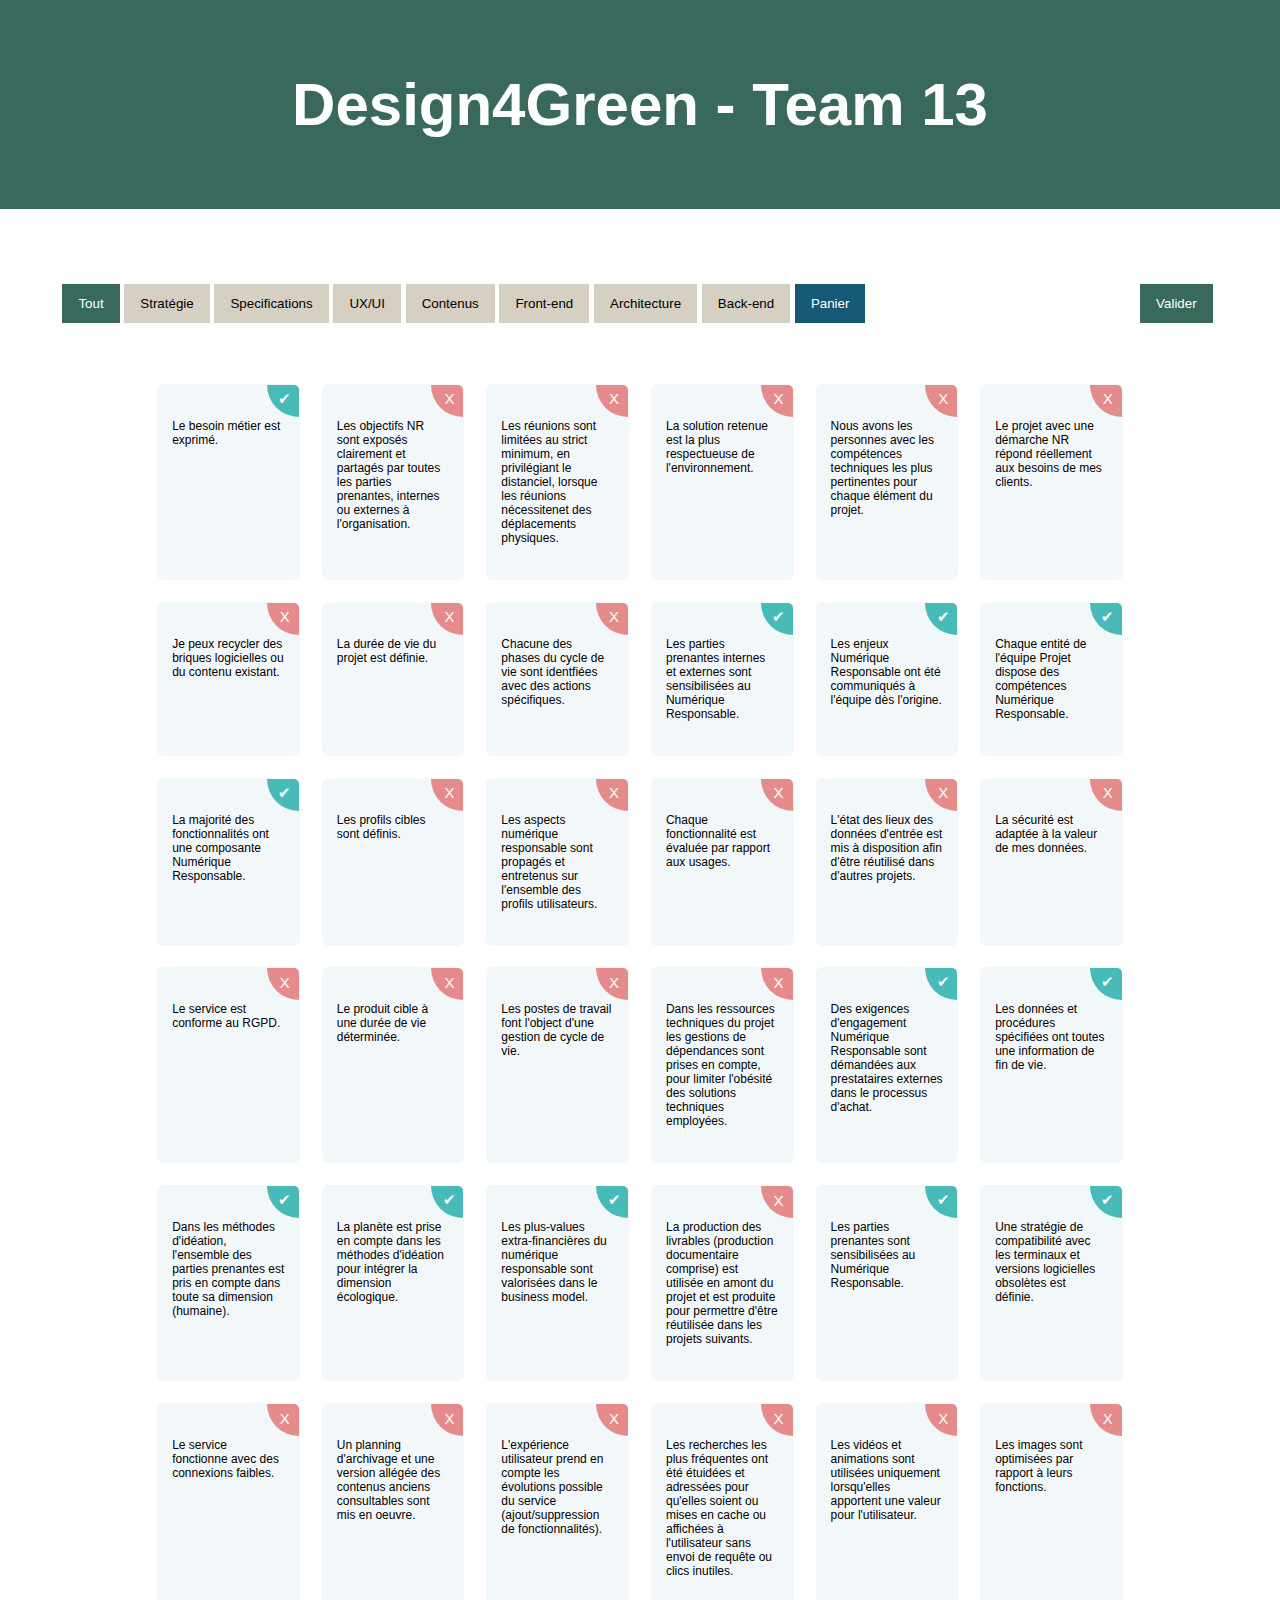
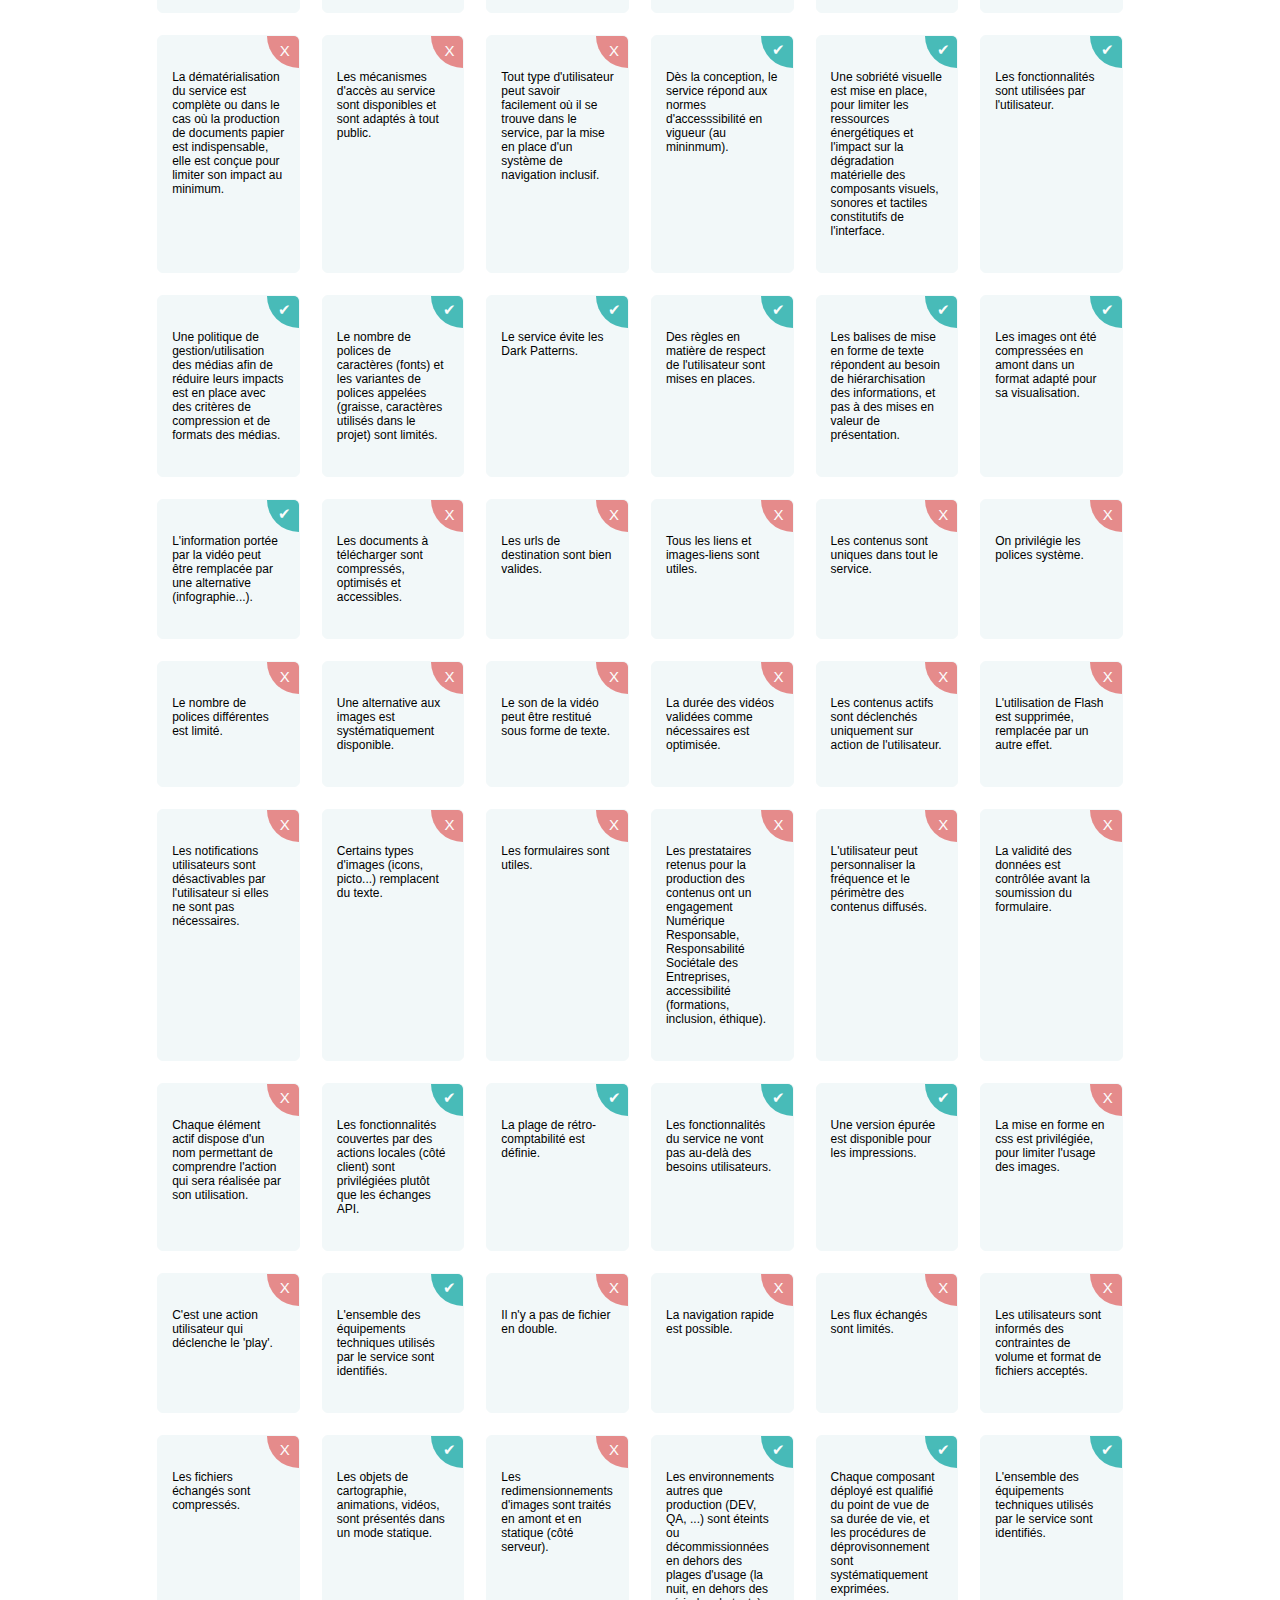
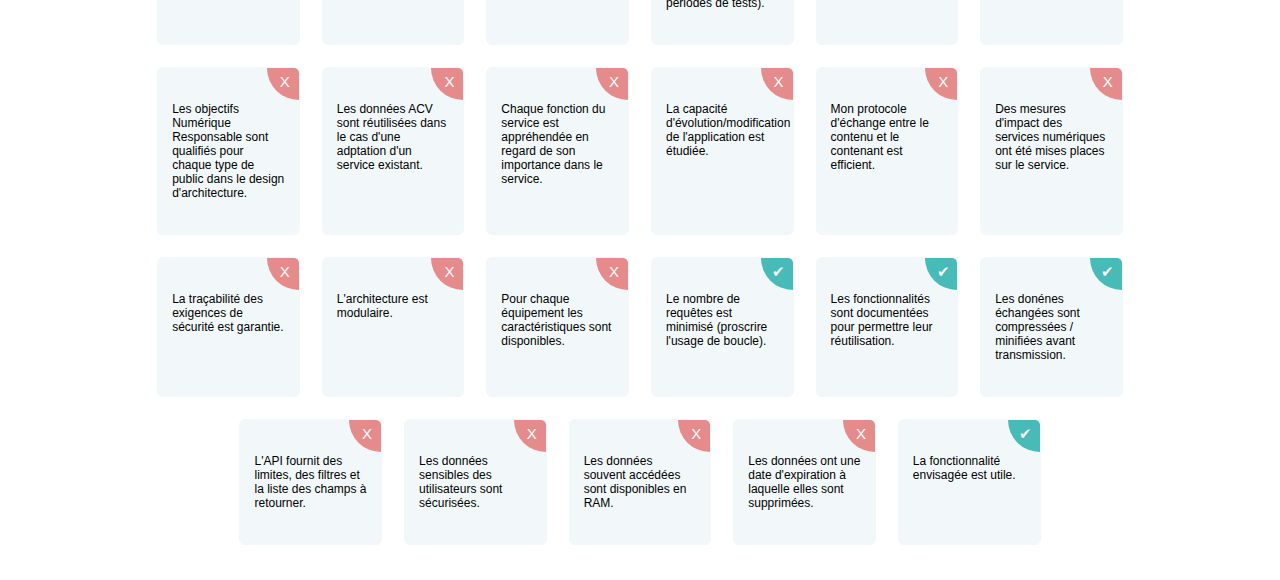
==== index.html @ 43aff780 "refactor some code" ====
<!DOCTYPE html>
<html lang="en">
<head>
    <meta charset="UTF-8">
    <meta http-equiv="X-UA-Compatible" content="IE=edge">
    <meta name="viewport" content="width=device-width, initial-scale=1.0">
    <link rel="stylesheet" href="./src/css/style.css">
    <link rel="shortcut icon" href="./assets/favicon_16x16.png" type="image/x-icon" sizes="16x16">
    <link rel="shortcut icon" href="./assets/favicon_32x32.png" type="image/x-icon" sizes="32x32">
    <link rel="shortcut icon" href="./assets/favicon_96x96.png" type="image/x-icon" sizes="96x96">
    <title>Design4Green</title>
</head>
<body>
    <header>
        <div class="header">
            <h1>Design4Green - Team 13</h1>
        </div>
    </header>
    <main class="main">
        <div class="clear">
            <div class="resize">
                <div id="myBtnContainer">
                    <button class="btn active" id="all">Tout</button>
                    <button class="btn" id="strategie">Stratégie</button>
                    <button class="btn" id="specifications">Specifications</button>
                    <button class="btn" id="ux">UX/UI</button>
                    <button class="btn" id="contenus">Contenus</button>
                    <button class="btn" id="front">Front-end</button>
                    <button class="btn" id="architecture">Architecture</button>
                    <button class="btn" id="back">Back-end</button>
                    <button class="btn" id="selected">Panier</button>
                    <button class="right">Valider</button>
                </div>
                <div id="listeBP" class="container">

                </div>
            </div>
        </div>
    </main>
    <script src="./src/js/main.js"></script>
<!--
    <script>  
        //user-defined function to download CSV file  
        function downloadCSV(csv, filename) {  
            var csvFile;  
            var downloadLink;  
             
            //define the file type to text/csv  
            csvFile = new Blob([csv], {type: 'text/csv'});  
            downloadLink = document.createElement("a");  
            downloadLink.download = filename;  
            downloadLink.href = window.URL.createObjectURL(csvFile);  
            downloadLink.style.display = "none";  
          
            document.body.appendChild(downloadLink);  
            downloadLink.click();  
        }  
          
        //user-defined function to export the data to CSV file format  
        function exportTableToCSV(filename) {  
           //declare a JavaScript variable of array type  
           var csv = [];  
           var rows = document.querySelectorAll("table tr");  
           
           //merge the whole data in tabular form   
           for(var i=0; i<rows.length; i++) {  
            var row = [], cols = rows[i].querySelectorAll("td, th");  
            for( var j=0; j<cols.length; j++)  
               row.push(cols[j].innerText);  
            csv.push(row.join(";"));  
           }   
           //call the function to download the CSV file  
           downloadCSV(csv.join("\n"), filename);  
        }  
        </script>  
          
        <body>  
        
        <table>  
        <tr>  
            <th> Name </th>  
            <th> Profession </th>  
            <th> Age </th>  
            <th> Hobby </th>  
        </tr>  
        <tr>  
            <td> Cristiano </td>  
            <td> Hacker </td>  
            <td> 24 </td>  
            <td> Travelling, Sky-diving </td>  
        </tr>  
        <tr>  
            <td> Jenifer </td>  
            <td> Photographer </td>  
            <td> 22 </td>  
            <td> Cooking </td>  
        </tr>  
        <tr>  
            <td> Simon </td>  
            <td> Travelling-guide </td>  
            <td> 35 </td>  
            <td> Dancing, Gardening </td>  
        </tr>  
        <tr>  
            <td> Cristiano Ronaldo </td>  
            <td> Footballer </td>  
            <td> 29 </td>  
            <td> Singing </td>  
        </tr>  
        </table>  
        <p><b> Click the Download CSV button to download the created data </b></p>  
          
        
        <button onclick="exportTableToCSV('person.csv')"> Export HTML table to CSV File </button>   
    -->
</body>
</html>
---- src/css/style.css ----
* {box-sizing: border-box;}

html,
body {
  height: 100%;
  font-size: 17px;
  margin:0;
  padding:0;
  font-family: Arial, Helvetica, sans-serif;
  /*
  color:#1b313b;
  background:#ecf1f1;
  */
}

main, div {
    display: block;
}

.header {
    padding: 30px;
    text-align: center;
    background: #39695D;
    color: white;
    font-size: 30px;
  }

.clear{
    clear:both;
}

.resize{
    padding: 2% 2%;
    margin: 0.5% 0.5%;
}

.main{
    margin: 50px auto;
    width: 95%;
    max-width: 1500px;
}


.container {
    width: 95%;
    height: 100%;
    display: flex;
    flex-wrap: wrap;
    align-items: stretch;
    justify-content: center;
    margin-left: auto;
    margin-right: auto;
}

.card:hover {
    border: 1px solid #00838d;
    z-index: 500;
}

.card {
    display: none;
    top: 0px;
    position: relative;
    width: 13%;
    background-color: #f2f8f9;
    border-radius: 6px;
    padding: 22px 14px;
    margin: 1%;
    text-decoration: none;
    overflow: hidden;
    border: 1px solid #f2f8f9;
    transition: all 0.3s ease-out;
    font-size: 12px;
}

@media screen and (max-width: 1250px){
    .card {
        width: 31%;
    }
}

@media screen and (max-width: 782px){
    .card {
        width: 48%;
    }
}

.card:hover .corner {
    background-color: red;
}

.card .corner {
    opacity: 0.7;
    transition: all 0.3s ease-out;
}

.corner {
    display: flex;
    align-items: center;
    justify-content: center;
    position: absolute;
    width: 32px;
    height: 32px;
    overflow: hidden;
    top: 0;
    right: 0;
    background-color: #E05D5D;
    border-radius: 0 4px 0 32px;
}

.check {
    margin-top: -4px;
    margin-right: -4px;
    color: white;
    font-family: Arial, Helvetica, sans-serif;
    font-size: 15px;
}

.color{
    background-color: #00A19D;
}

.card:hover .color{
    background-color: blue;
}

.show {
    display: block;
}

#myBtnContainer{
    margin-bottom: 50px;
}

.btn {
    border: none;
    outline: none;
    padding: 12px 16px;
    background-color: #d5cfc4;
    cursor: pointer;
}

.btn:hover {
    background-color: #175874;
    color: white;
}

.btn.active {
    background-color: #39695D;
    color: white;
}

#selected{
    background-color: #175874;
    color: white;
}

#selected:hover{
    background-color: #d5cfc4;
    color: black;
}

#selected.active{
    background-color: #39695D;
}

.right {
    border: none;
    outline: none;
    padding: 12px 16px;
    background-color: #39695D;
    color: white;
    cursor: pointer;
    float: right;
    margin: 0 5px;
}

.right:hover{
    background-color: #175874;
}
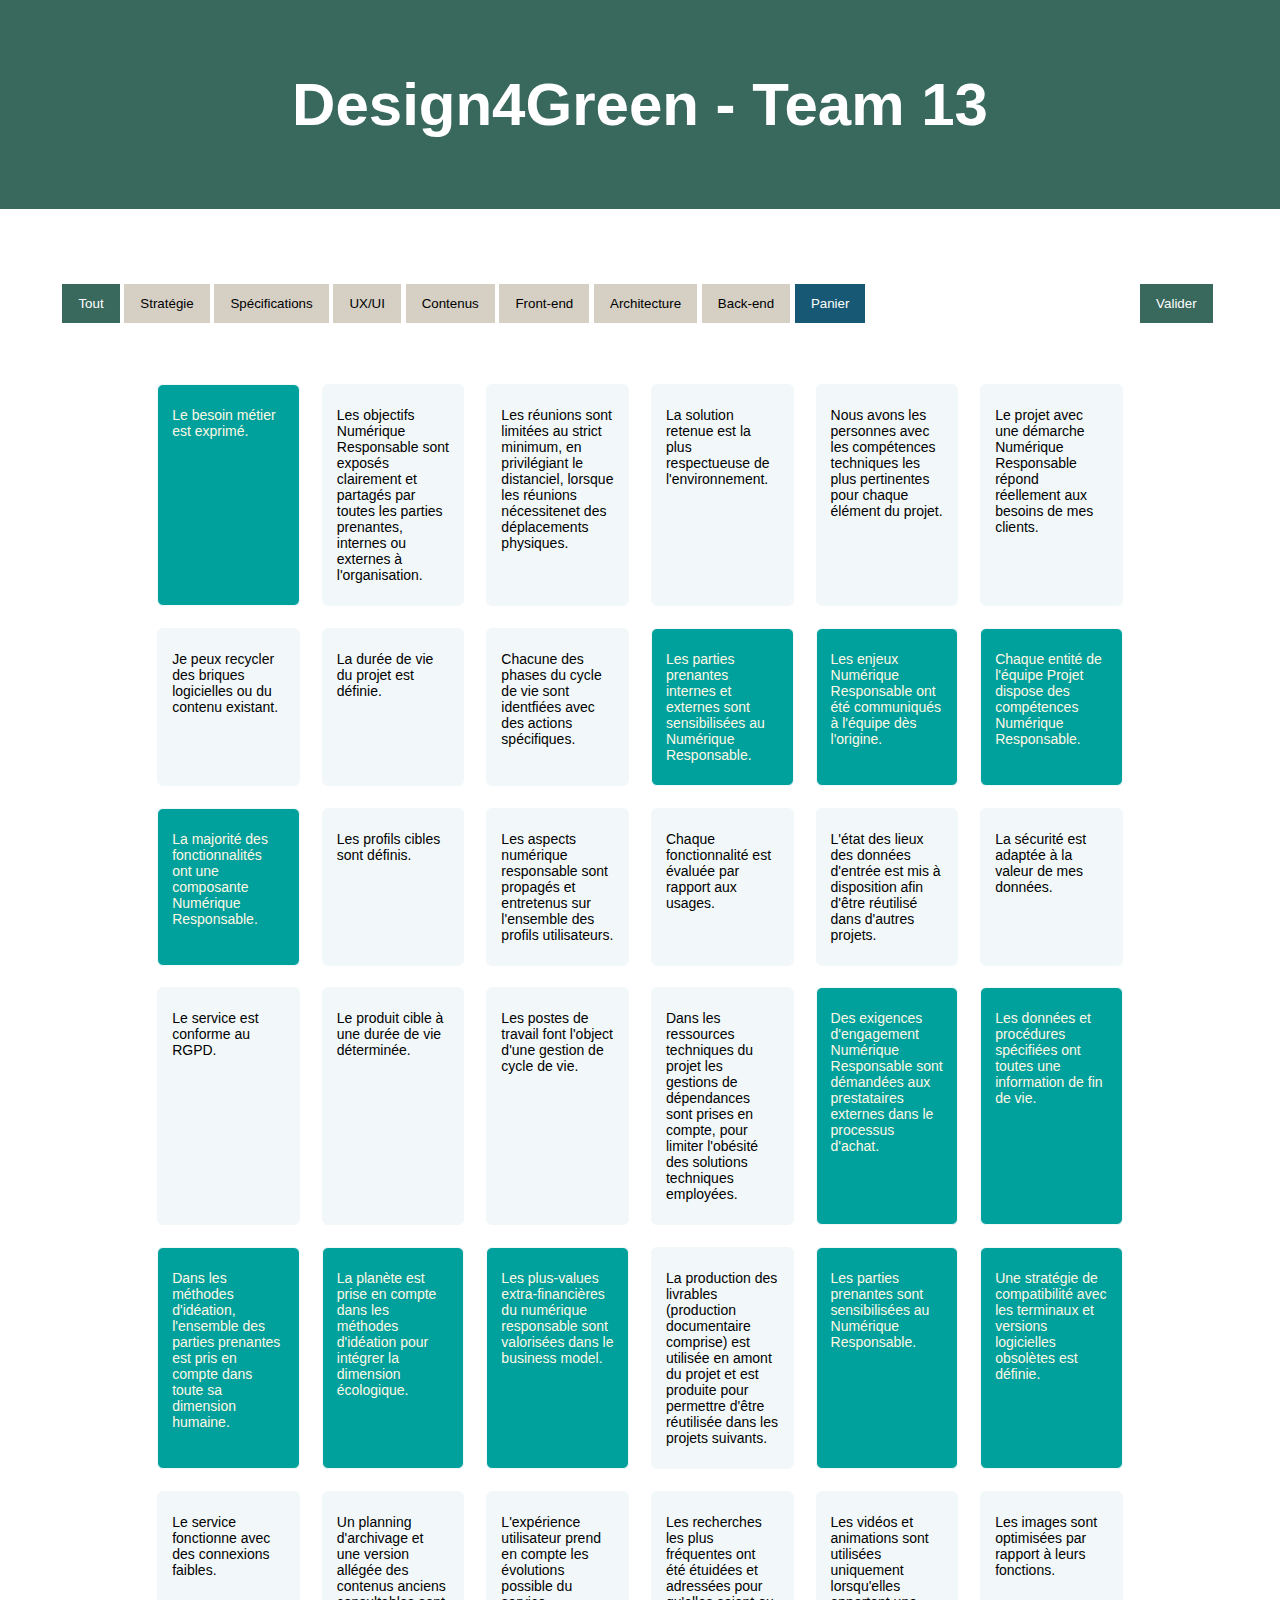
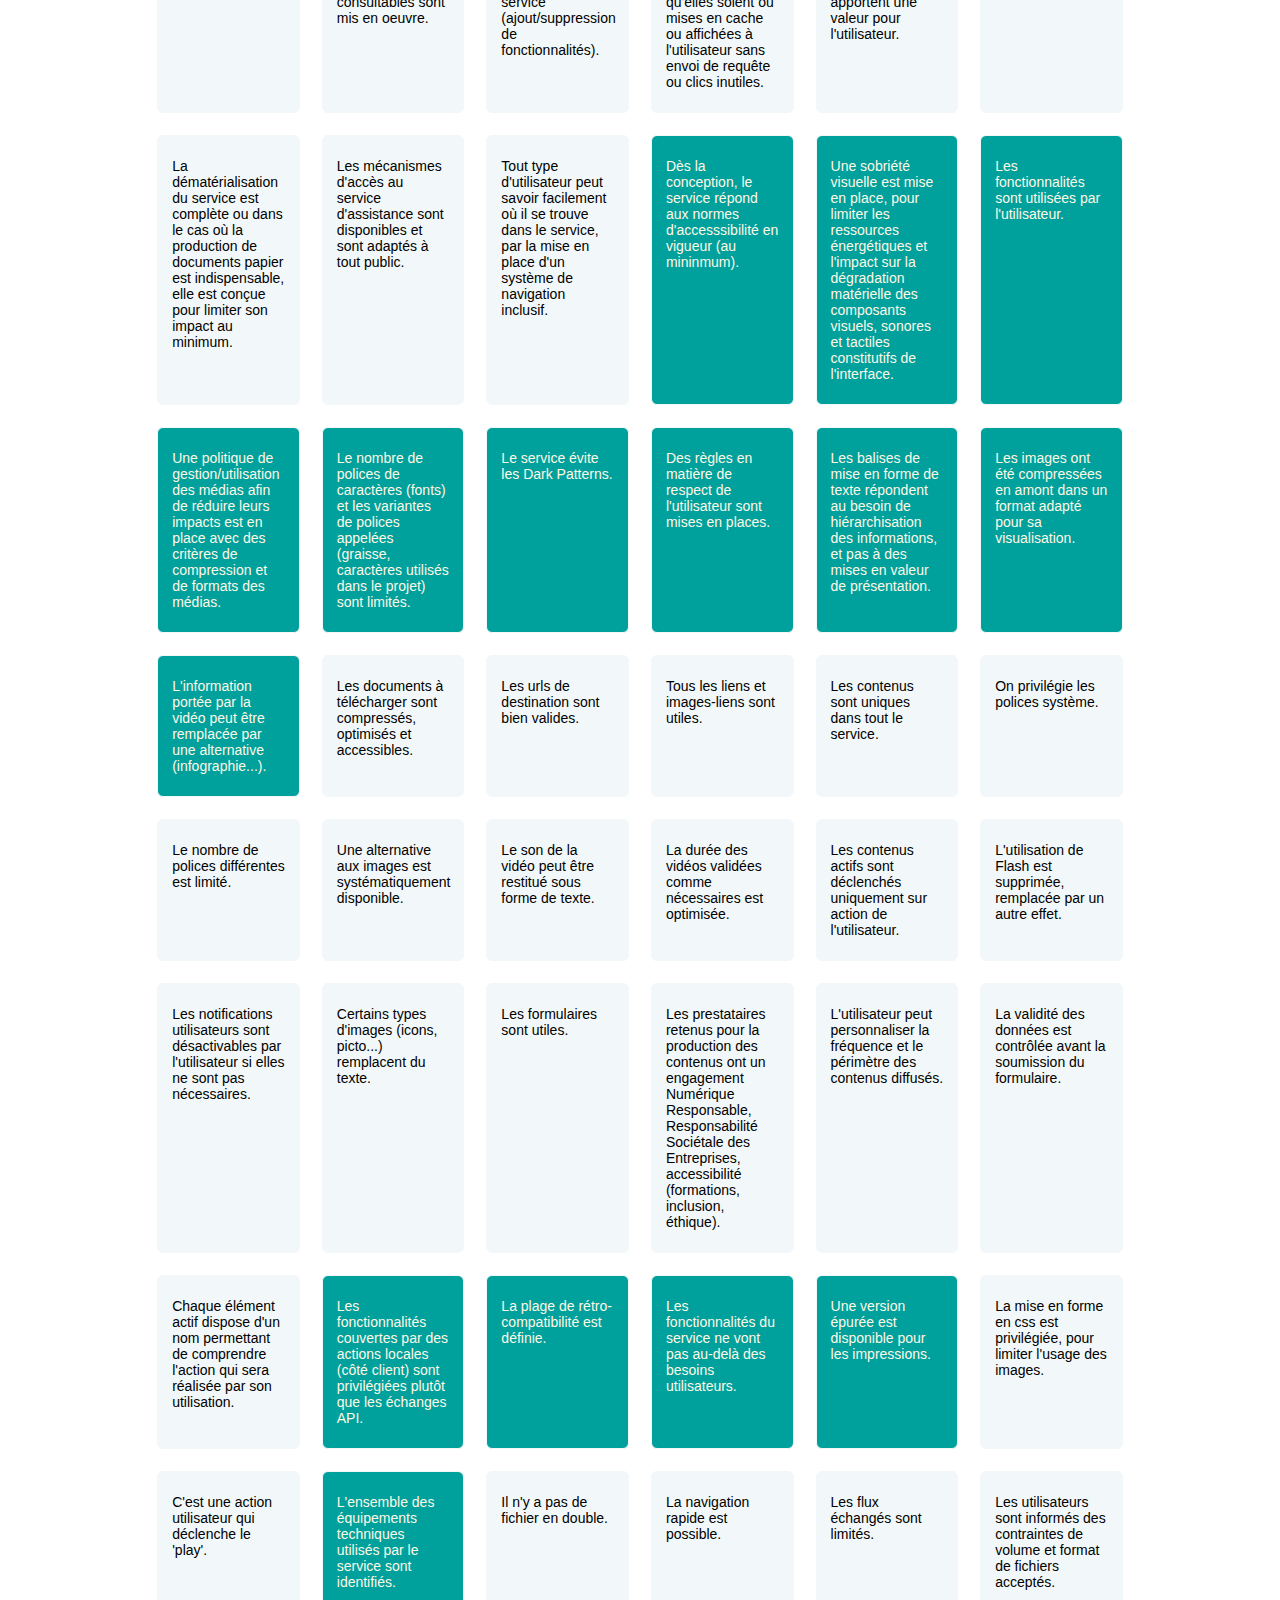
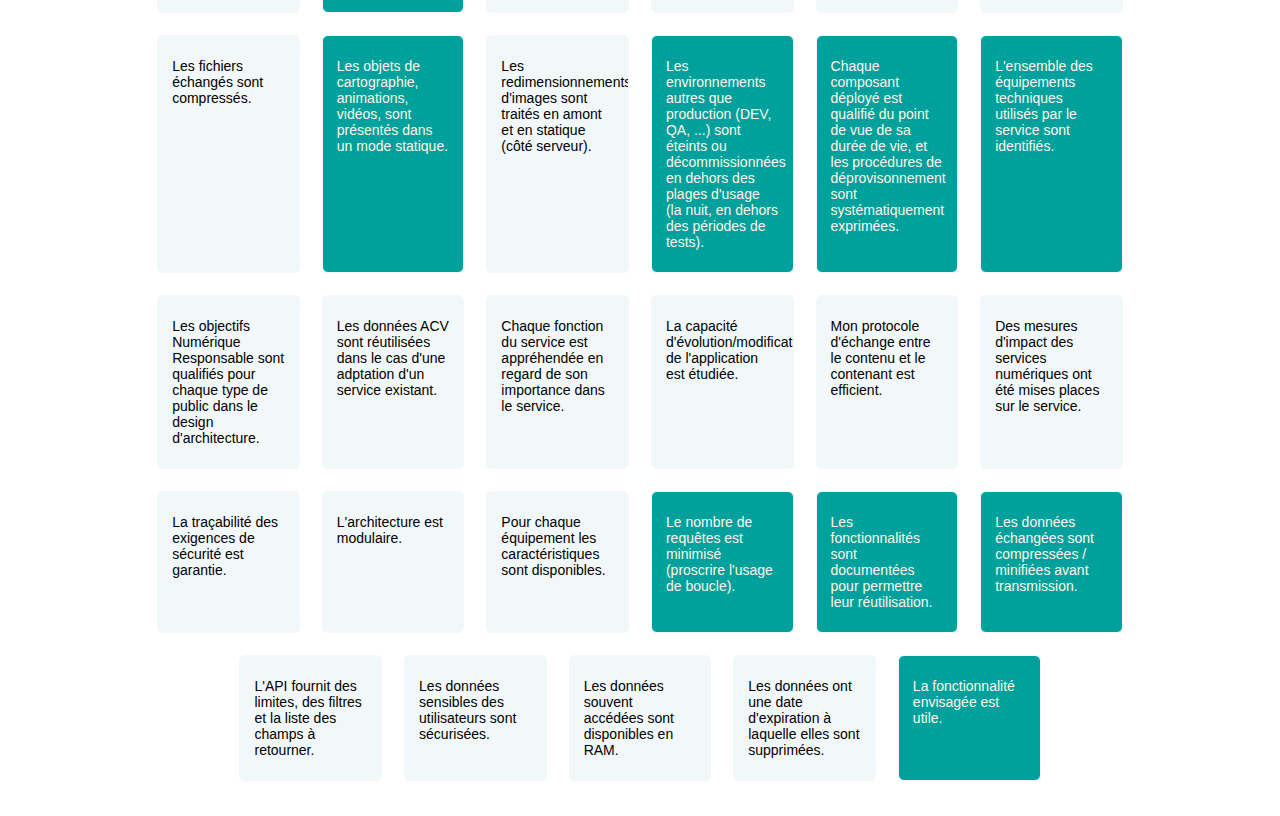
==== commit 8deed8ac: "refactor some code" ====
--- a/index.html
+++ b/index.html
@@ -22,7 +22,7 @@
                 <div id="myBtnContainer">
                     <button class="btn active" id="all">Tout</button>
                     <button class="btn" id="strategie">Stratégie</button>
-                    <button class="btn" id="specifications">Specifications</button>
+                    <button class="btn" id="specifications">Spécifications</button>
                     <button class="btn" id="ux">UX/UI</button>
                     <button class="btn" id="contenus">Contenus</button>
                     <button class="btn" id="front">Front-end</button>
--- a/src/css/style.css
+++ b/src/css/style.css
@@ -53,8 +53,9 @@
 }
 
 .card:hover {
-    border: 1px solid #00838d;
+    border: 1px solid #00A19D;
     z-index: 500;
+    cursor: pointer;
 }
 
 .card {
@@ -70,7 +71,7 @@
     overflow: hidden;
     border: 1px solid #f2f8f9;
     transition: all 0.3s ease-out;
-    font-size: 12px;
+    font-size: 14px;
 }
 
 @media screen and (max-width: 1250px){
@@ -83,45 +84,6 @@
     .card {
         width: 48%;
     }
-}
-
-.card:hover .corner {
-    background-color: red;
-}
-
-.card .corner {
-    opacity: 0.7;
-    transition: all 0.3s ease-out;
-}
-
-.corner {
-    display: flex;
-    align-items: center;
-    justify-content: center;
-    position: absolute;
-    width: 32px;
-    height: 32px;
-    overflow: hidden;
-    top: 0;
-    right: 0;
-    background-color: #E05D5D;
-    border-radius: 0 4px 0 32px;
-}
-
-.check {
-    margin-top: -4px;
-    margin-right: -4px;
-    color: white;
-    font-family: Arial, Helvetica, sans-serif;
-    font-size: 15px;
-}
-
-.color{
-    background-color: #00A19D;
-}
-
-.card:hover .color{
-    background-color: blue;
 }
 
 .show {
@@ -148,6 +110,11 @@
 .btn.active {
     background-color: #39695D;
     color: white;
+}
+
+.selected{
+    background-color: #00A19D;
+    color: #FFF8E5;
 }
 
 #selected{
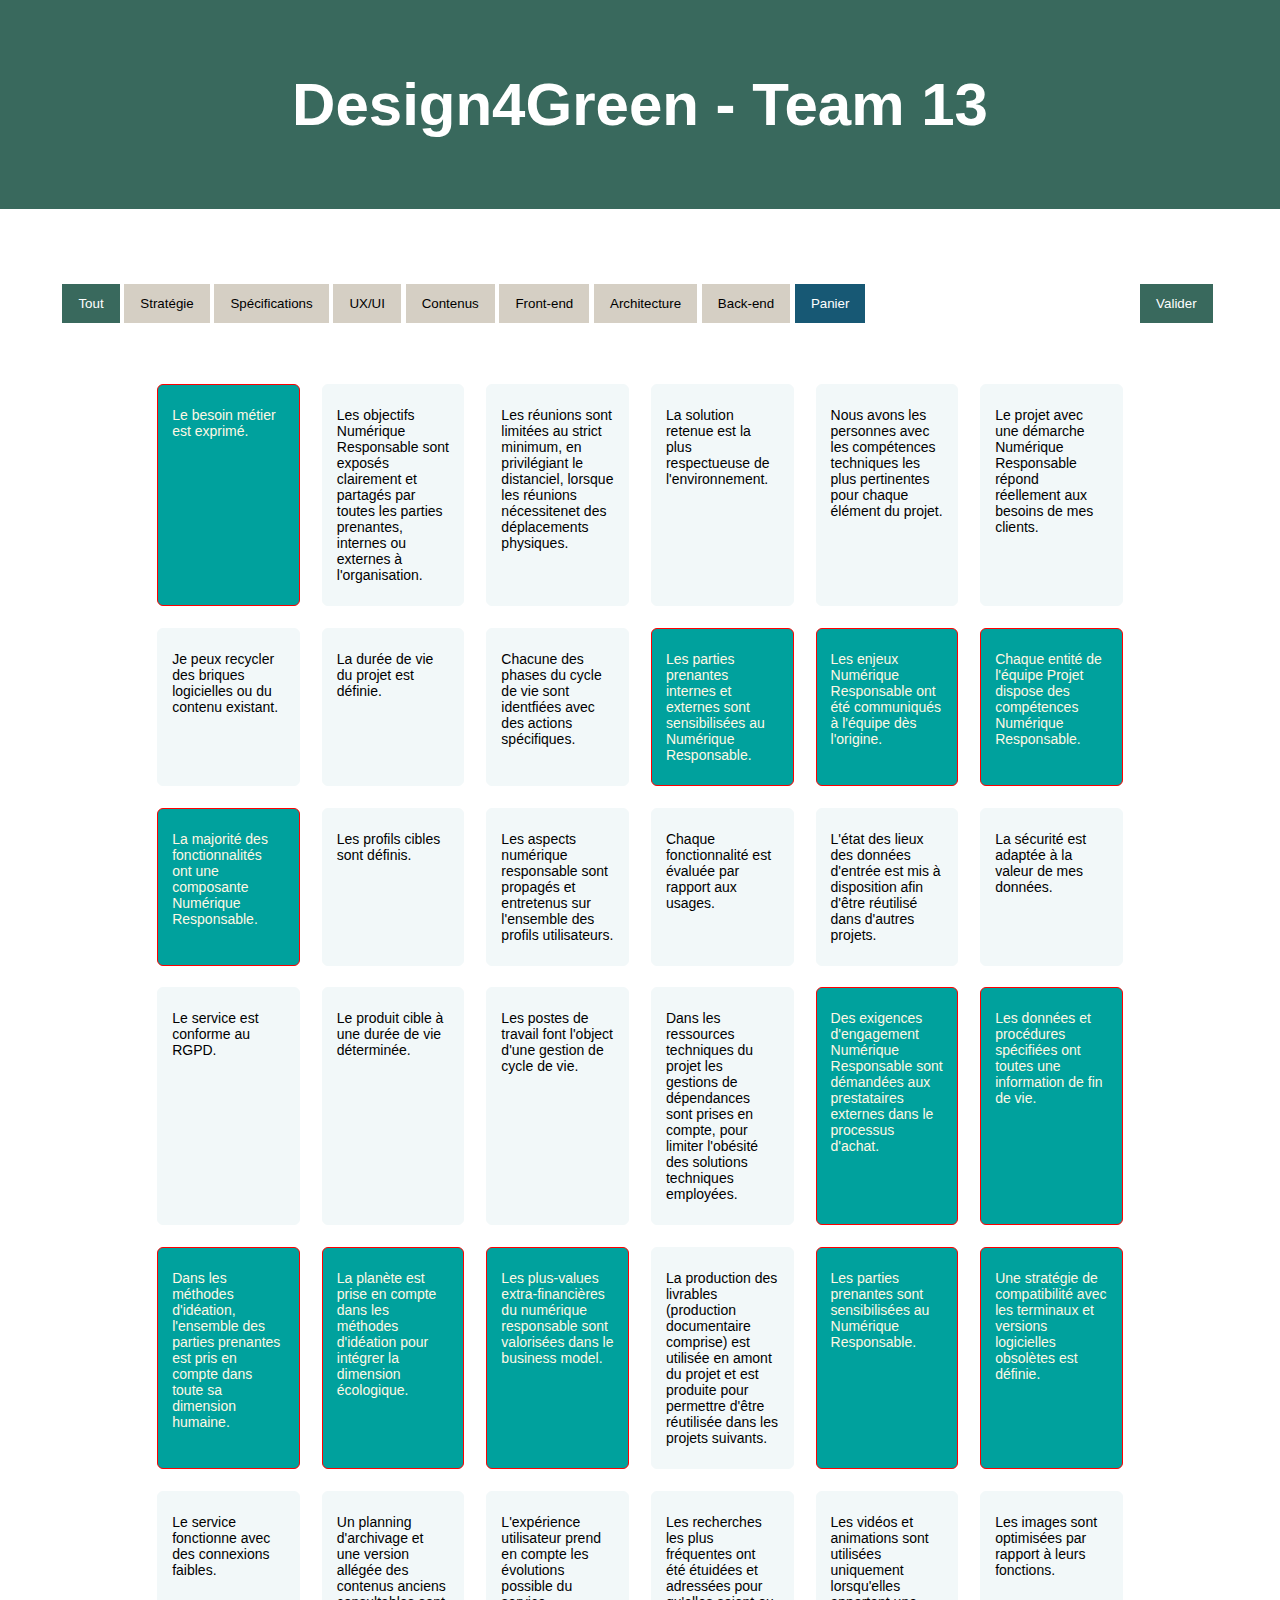
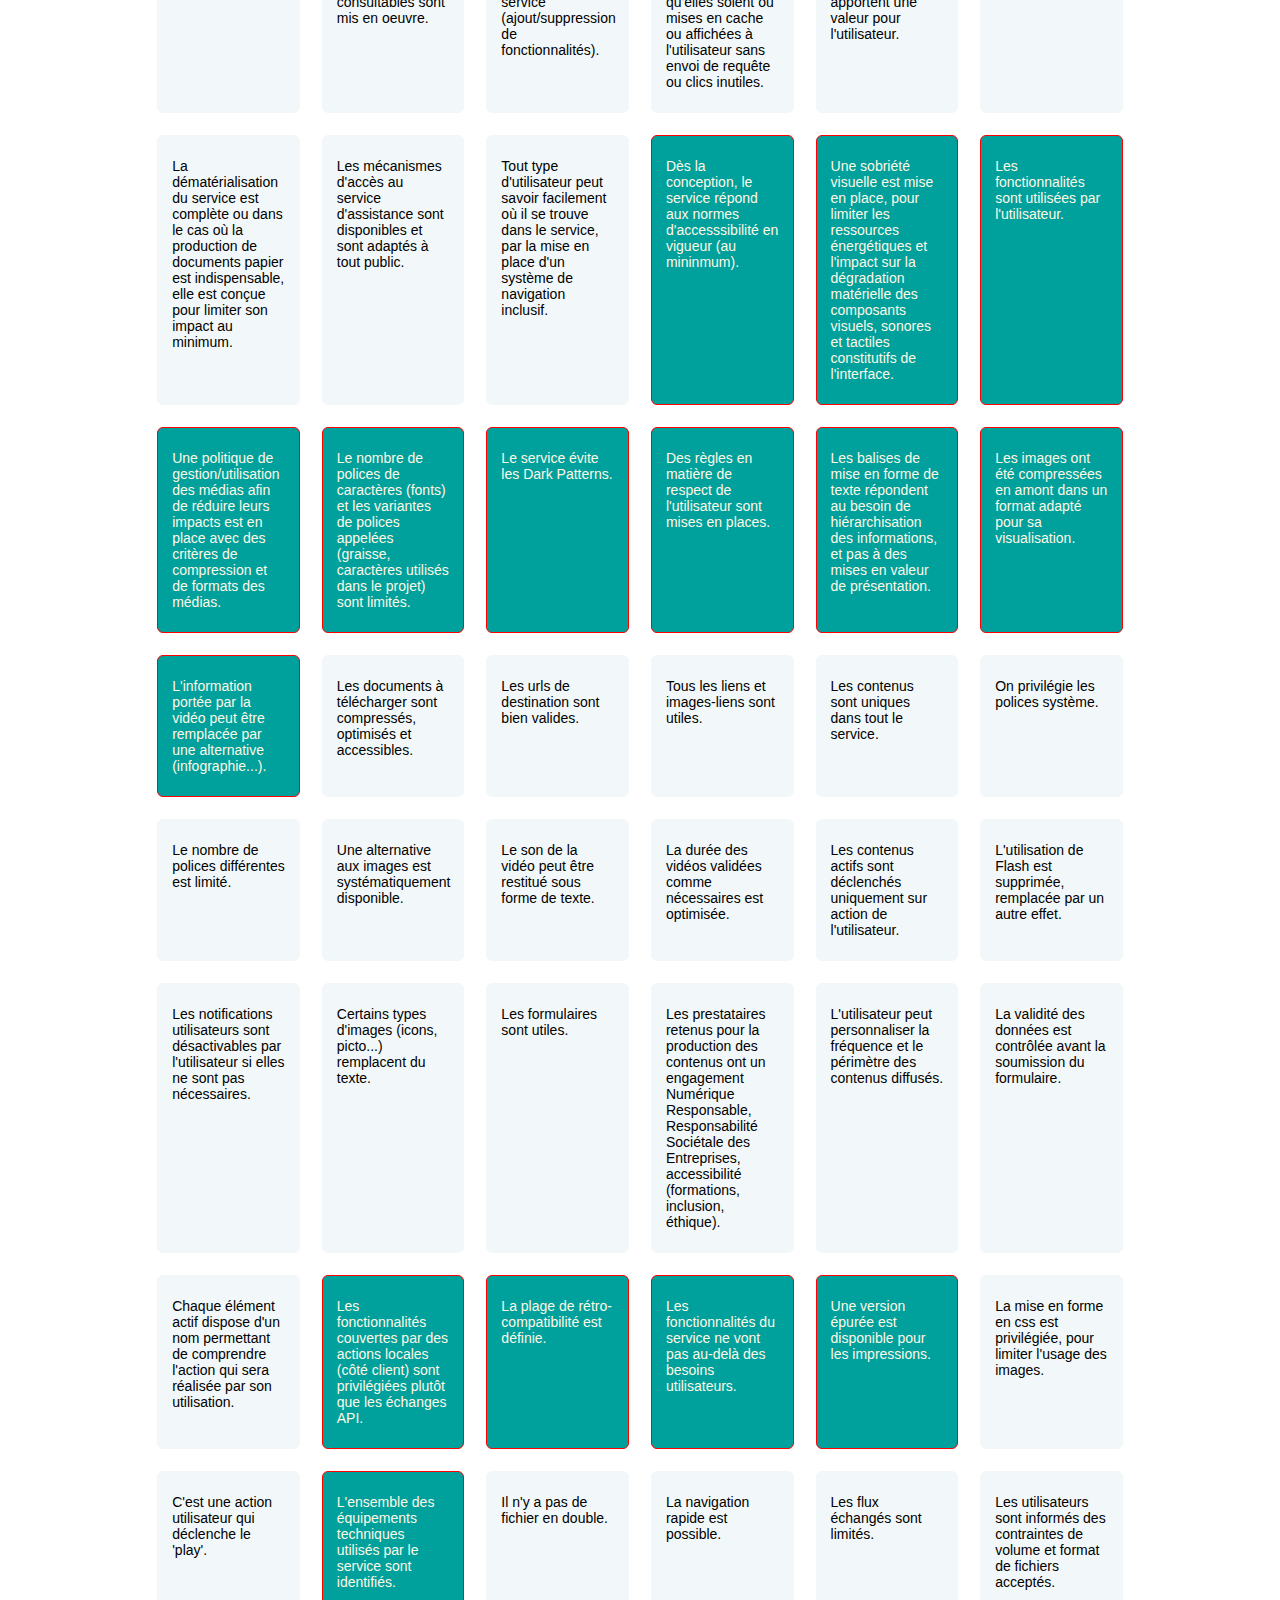
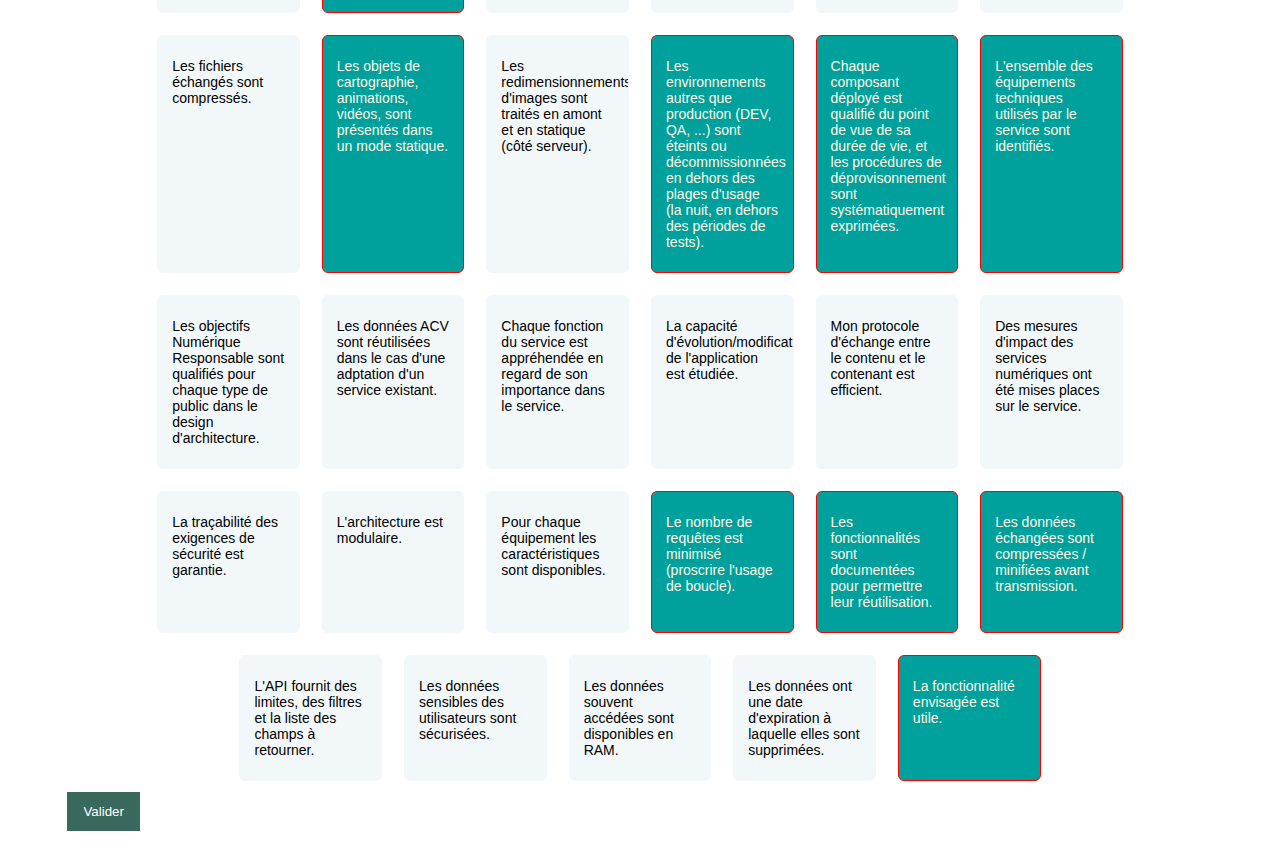
==== commit a12c9436: "table" ====
--- a/index.html
+++ b/index.html
@@ -29,89 +29,18 @@
                     <button class="btn" id="architecture">Architecture</button>
                     <button class="btn" id="back">Back-end</button>
                     <button class="btn" id="selected">Panier</button>
-                    <button class="right">Valider</button>
+                    <a href="#table"><button class="right submit">Valider</button></a>
                 </div>
                 <div id="listeBP" class="container">
 
                 </div>
+                <a href="#table"><button class="center submit">Valider</button></a>
             </div>
+        </div>
+        <div id="table" class="table">
+
         </div>
     </main>
     <script src="./src/js/main.js"></script>
-<!--
-    <script>  
-        //user-defined function to download CSV file  
-        function downloadCSV(csv, filename) {  
-            var csvFile;  
-            var downloadLink;  
-             
-            //define the file type to text/csv  
-            csvFile = new Blob([csv], {type: 'text/csv'});  
-            downloadLink = document.createElement("a");  
-            downloadLink.download = filename;  
-            downloadLink.href = window.URL.createObjectURL(csvFile);  
-            downloadLink.style.display = "none";  
-          
-            document.body.appendChild(downloadLink);  
-            downloadLink.click();  
-        }  
-          
-        //user-defined function to export the data to CSV file format  
-        function exportTableToCSV(filename) {  
-           //declare a JavaScript variable of array type  
-           var csv = [];  
-           var rows = document.querySelectorAll("table tr");  
-           
-           //merge the whole data in tabular form   
-           for(var i=0; i<rows.length; i++) {  
-            var row = [], cols = rows[i].querySelectorAll("td, th");  
-            for( var j=0; j<cols.length; j++)  
-               row.push(cols[j].innerText);  
-            csv.push(row.join(";"));  
-           }   
-           //call the function to download the CSV file  
-           downloadCSV(csv.join("\n"), filename);  
-        }  
-        </script>  
-          
-        <body>  
-        
-        <table>  
-        <tr>  
-            <th> Name </th>  
-            <th> Profession </th>  
-            <th> Age </th>  
-            <th> Hobby </th>  
-        </tr>  
-        <tr>  
-            <td> Cristiano </td>  
-            <td> Hacker </td>  
-            <td> 24 </td>  
-            <td> Travelling, Sky-diving </td>  
-        </tr>  
-        <tr>  
-            <td> Jenifer </td>  
-            <td> Photographer </td>  
-            <td> 22 </td>  
-            <td> Cooking </td>  
-        </tr>  
-        <tr>  
-            <td> Simon </td>  
-            <td> Travelling-guide </td>  
-            <td> 35 </td>  
-            <td> Dancing, Gardening </td>  
-        </tr>  
-        <tr>  
-            <td> Cristiano Ronaldo </td>  
-            <td> Footballer </td>  
-            <td> 29 </td>  
-            <td> Singing </td>  
-        </tr>  
-        </table>  
-        <p><b> Click the Download CSV button to download the created data </b></p>  
-          
-        
-        <button onclick="exportTableToCSV('person.csv')"> Export HTML table to CSV File </button>   
-    -->
 </body>
 </html>--- a/src/css/style.css
+++ b/src/css/style.css
@@ -52,10 +52,18 @@
     margin-right: auto;
 }
 
-.card:hover {
+.contournable:hover {
     border: 1px solid #00A19D;
     z-index: 500;
     cursor: pointer;
+}
+
+.contournable {
+    border: 1px solid #f2f8f9;
+}
+
+.incontournable{
+    border: 1px solid red;
 }
 
 .card {
@@ -69,7 +77,6 @@
     margin: 1%;
     text-decoration: none;
     overflow: hidden;
-    border: 1px solid #f2f8f9;
     transition: all 0.3s ease-out;
     font-size: 14px;
 }
@@ -131,17 +138,20 @@
     background-color: #39695D;
 }
 
-.right {
+.right{
+    float: right;
+}
+
+.submit {
     border: none;
     outline: none;
     padding: 12px 16px;
     background-color: #39695D;
     color: white;
     cursor: pointer;
-    float: right;
     margin: 0 5px;
 }
 
-.right:hover{
+.submit:hover{
     background-color: #175874;
 }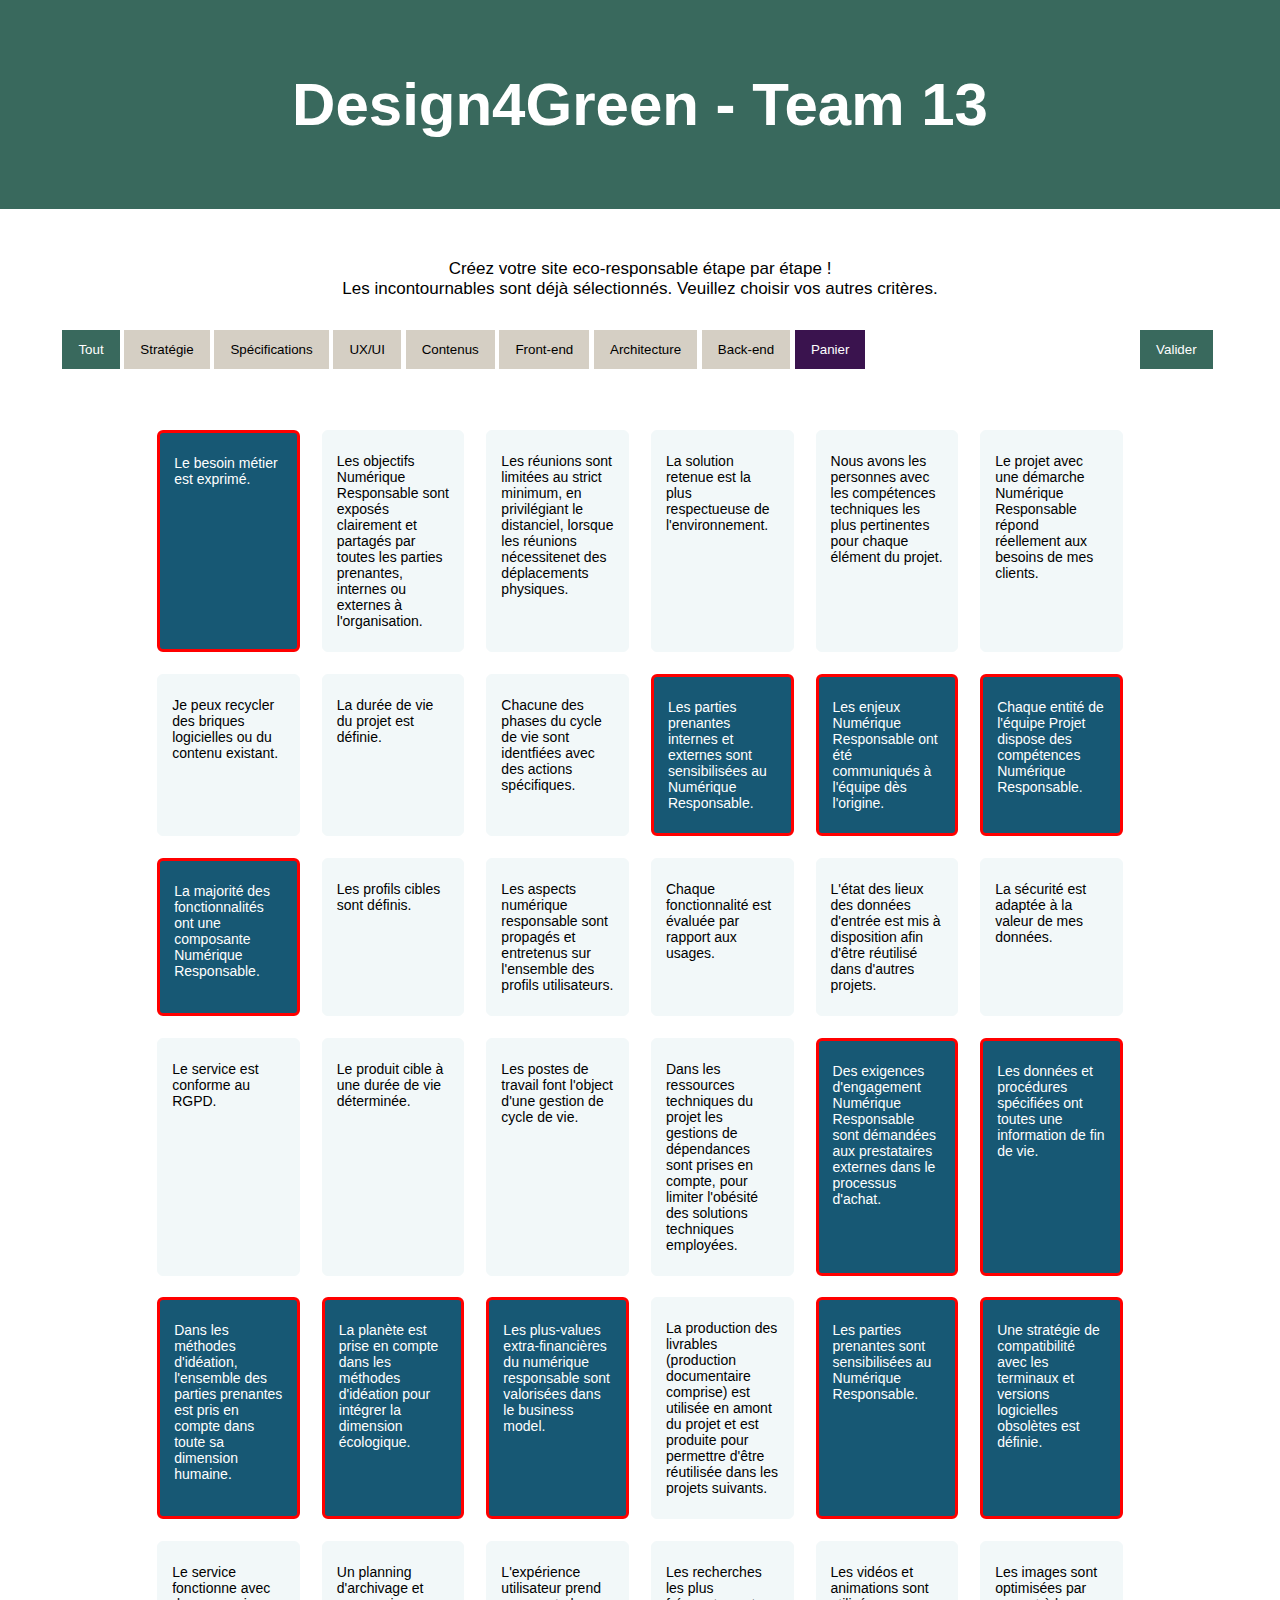
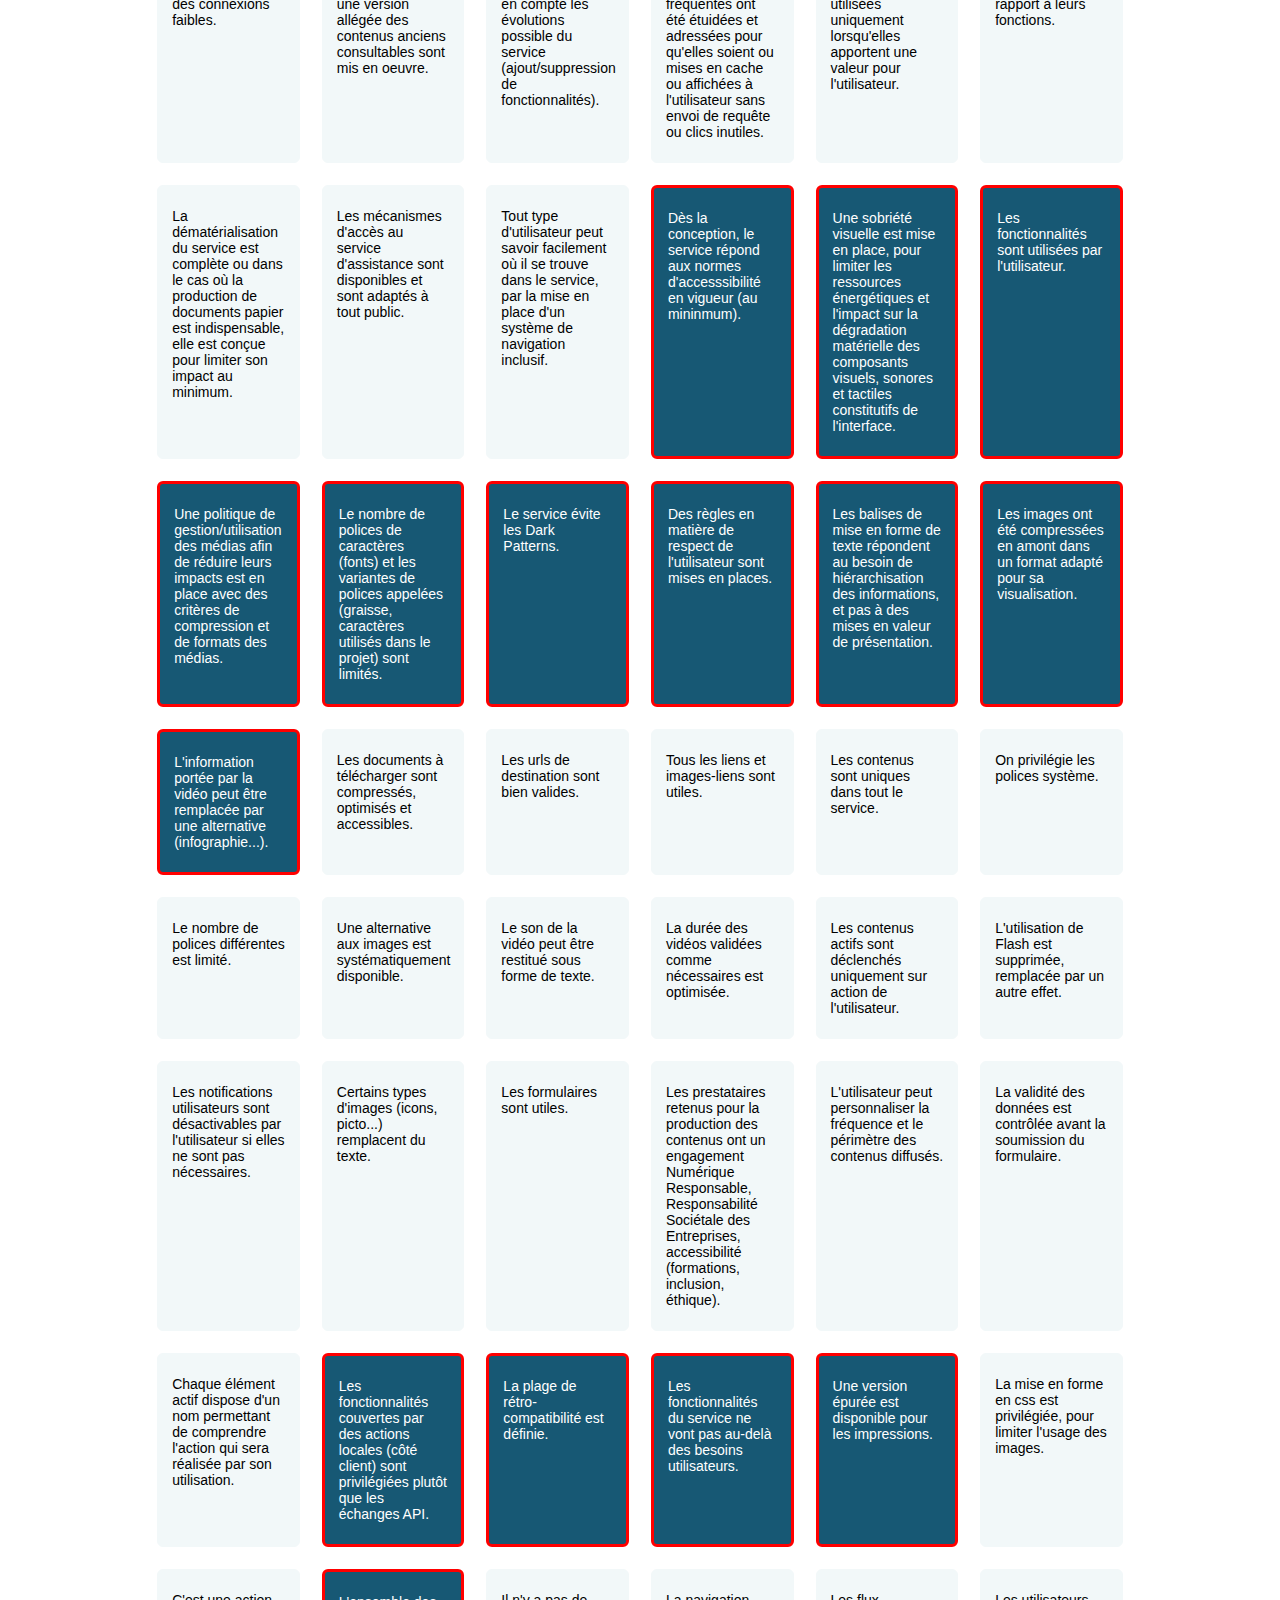
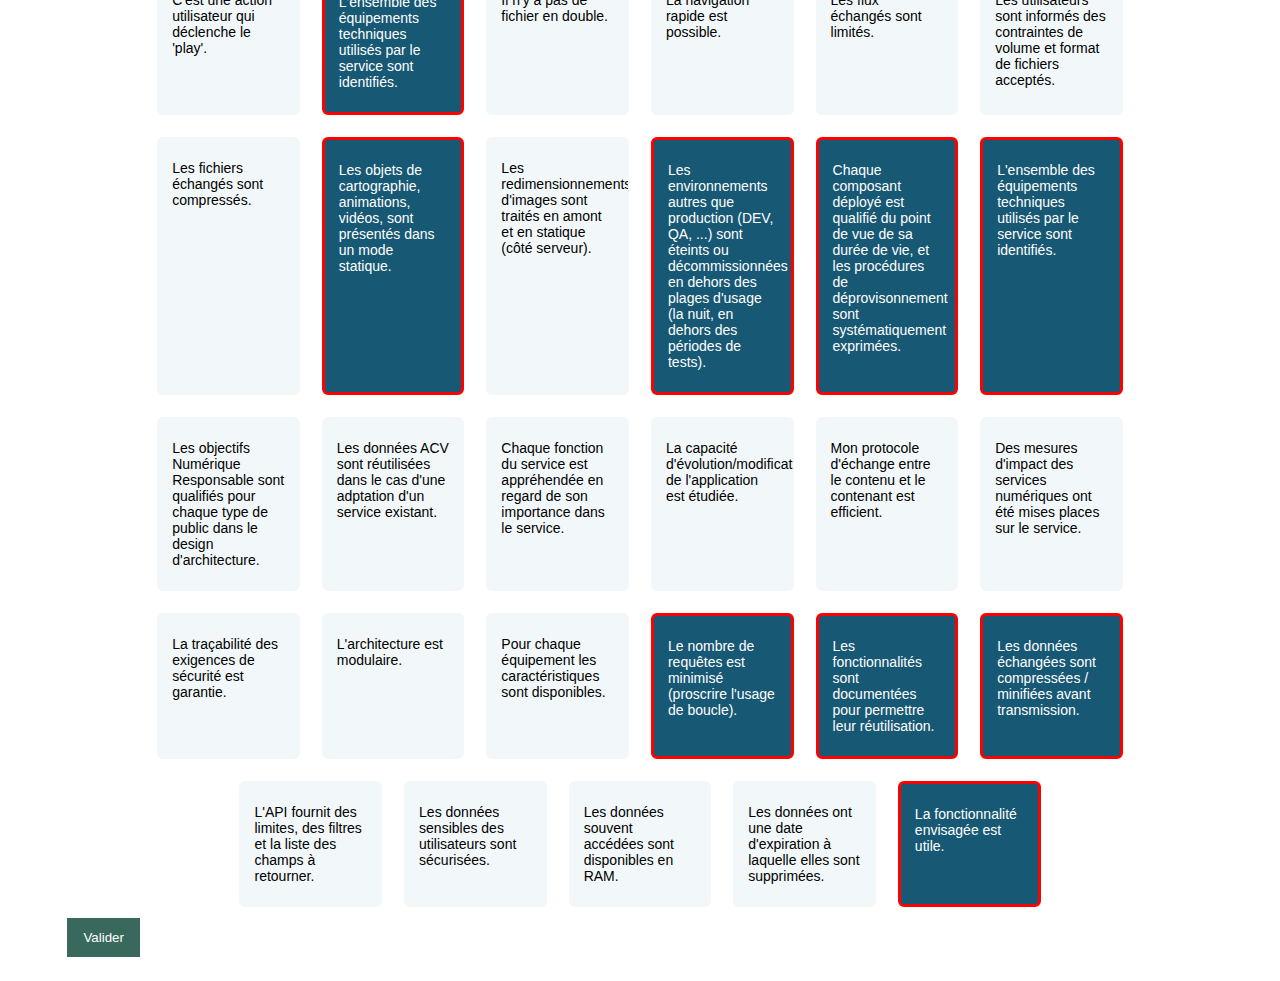
==== commit c171cc72: "update css" ====
--- a/index.html
+++ b/index.html
@@ -4,6 +4,7 @@
     <meta charset="UTF-8">
     <meta http-equiv="X-UA-Compatible" content="IE=edge">
     <meta name="viewport" content="width=device-width, initial-scale=1.0">
+    <meta name="description" content="This website is for professionnal purposes to have a clearer view of a project">
     <link rel="stylesheet" href="./src/css/style.css">
     <link rel="shortcut icon" href="./assets/favicon_16x16.png" type="image/x-icon" sizes="16x16">
     <link rel="shortcut icon" href="./assets/favicon_32x32.png" type="image/x-icon" sizes="32x32">
@@ -17,6 +18,10 @@
         </div>
     </header>
     <main class="main">
+        <div class="info">
+            Créez votre site eco-responsable étape par étape !<br>
+            Les incontournables sont déjà sélectionnés. Veuillez choisir vos autres critères.
+        </div>
         <div class="clear">
             <div class="resize">
                 <div id="myBtnContainer">
--- a/src/css/style.css
+++ b/src/css/style.css
@@ -63,7 +63,7 @@
 }
 
 .incontournable{
-    border: 1px solid red;
+    border: 3px solid red;
 }
 
 .card {
@@ -85,12 +85,16 @@
     .card {
         width: 31%;
     }
+    .btn{
+        margin: 10px;
+    }
 }
 
 @media screen and (max-width: 782px){
     .card {
         width: 48%;
     }
+    
 }
 
 .show {
@@ -120,18 +124,18 @@
 }
 
 .selected{
-    background-color: #00A19D;
-    color: #FFF8E5;
+    background-color: #175874;
+    color: #fff;
 }
 
 #selected{
-    background-color: #175874;
+    background-color: #3a134e;
     color: white;
 }
 
 #selected:hover{
-    background-color: #d5cfc4;
-    color: black;
+    background-color: #175874;
+    
 }
 
 #selected.active{
@@ -154,4 +158,20 @@
 
 .submit:hover{
     background-color: #175874;
+}
+
+th{
+    padding: 20px 20px;
+    text-align: left;
+    background-color: #39695D;
+    color: white;
+}
+
+td{
+    padding: 10px 20px;
+    text-align: left;
+}
+
+.info{
+    text-align: center;
 }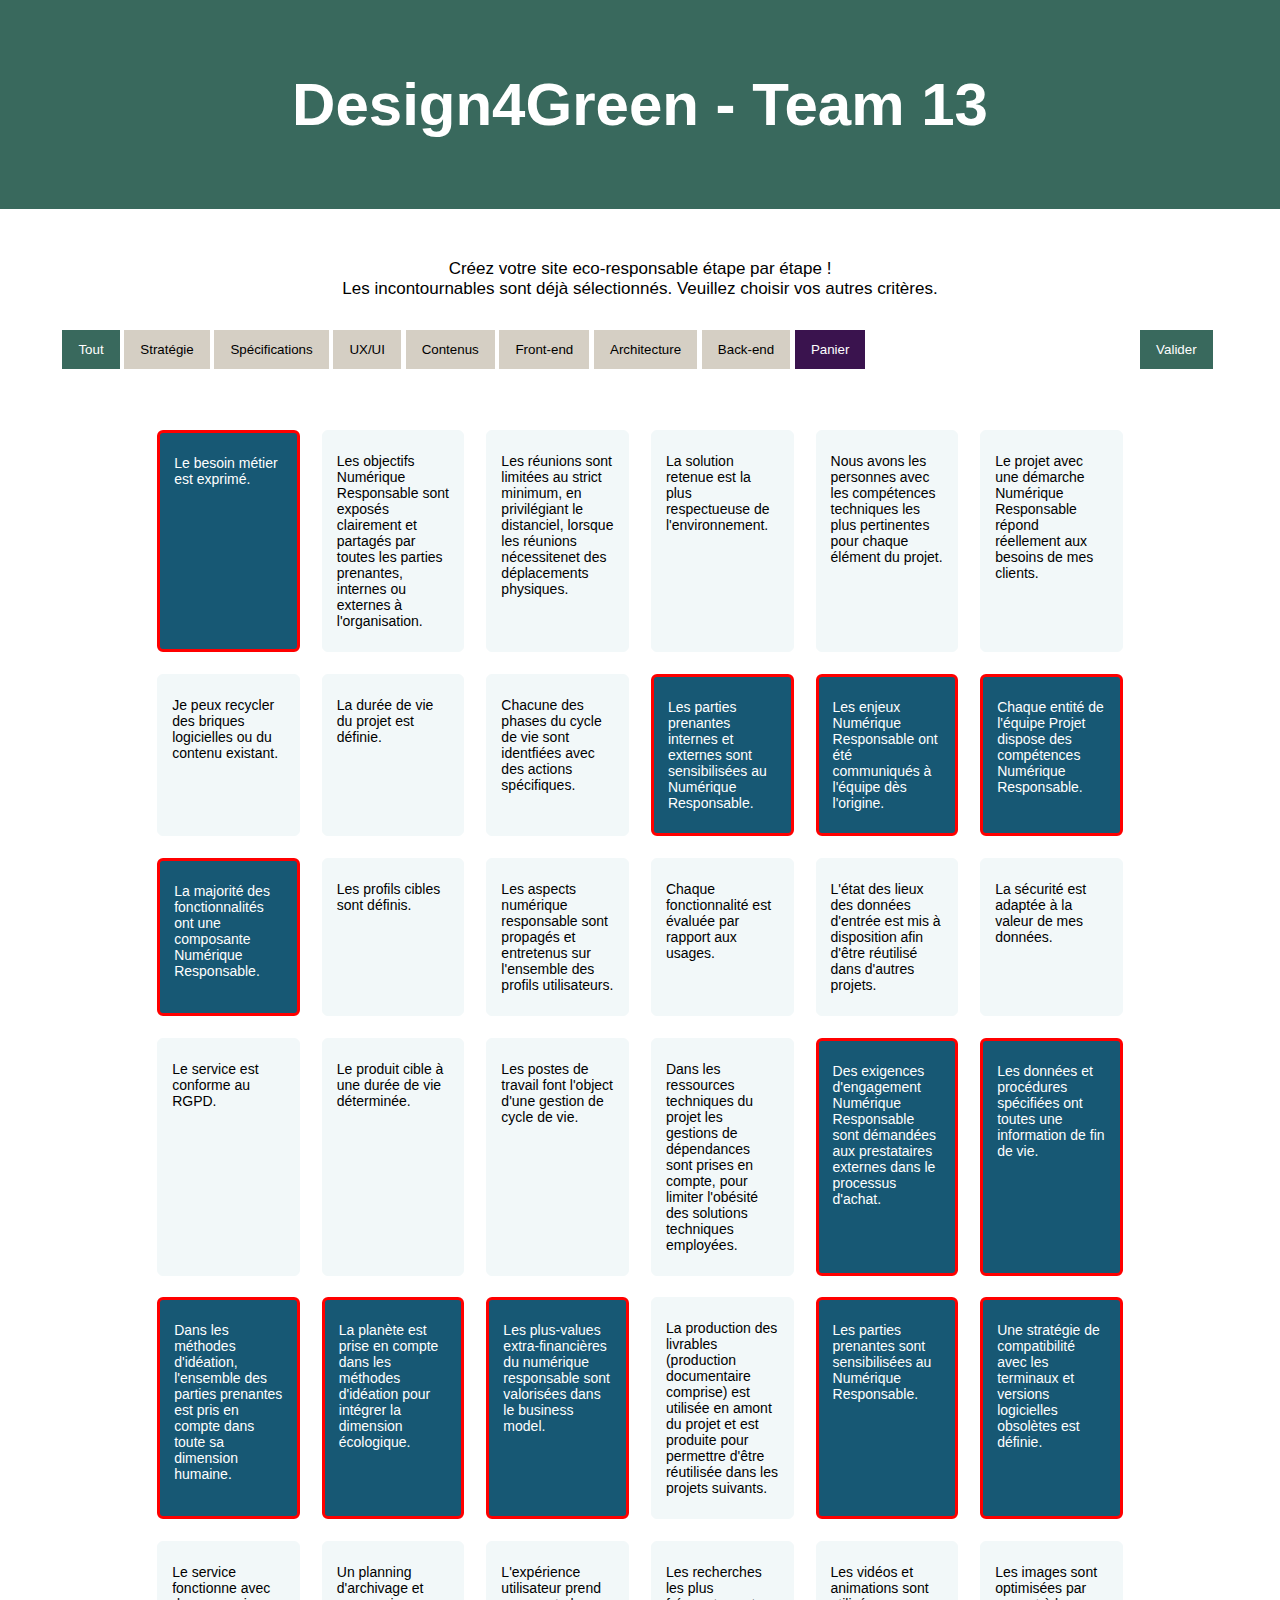
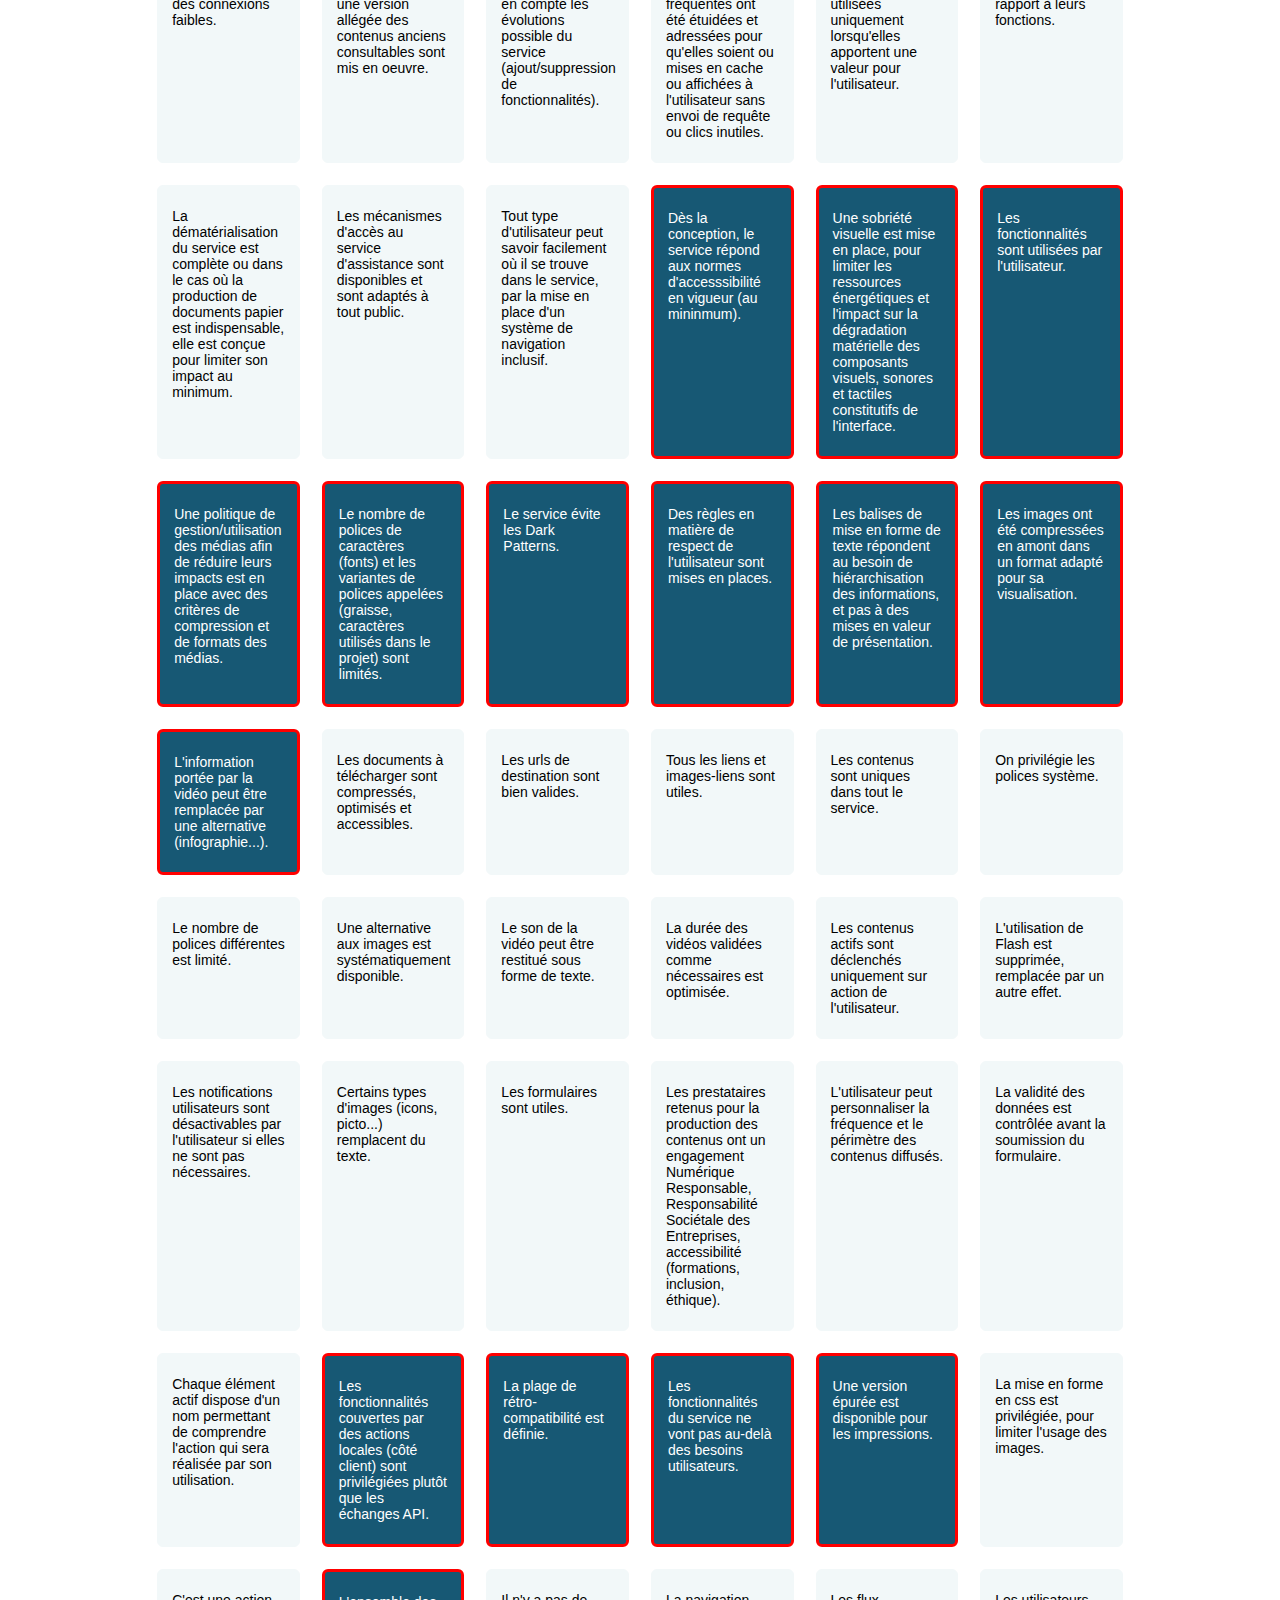
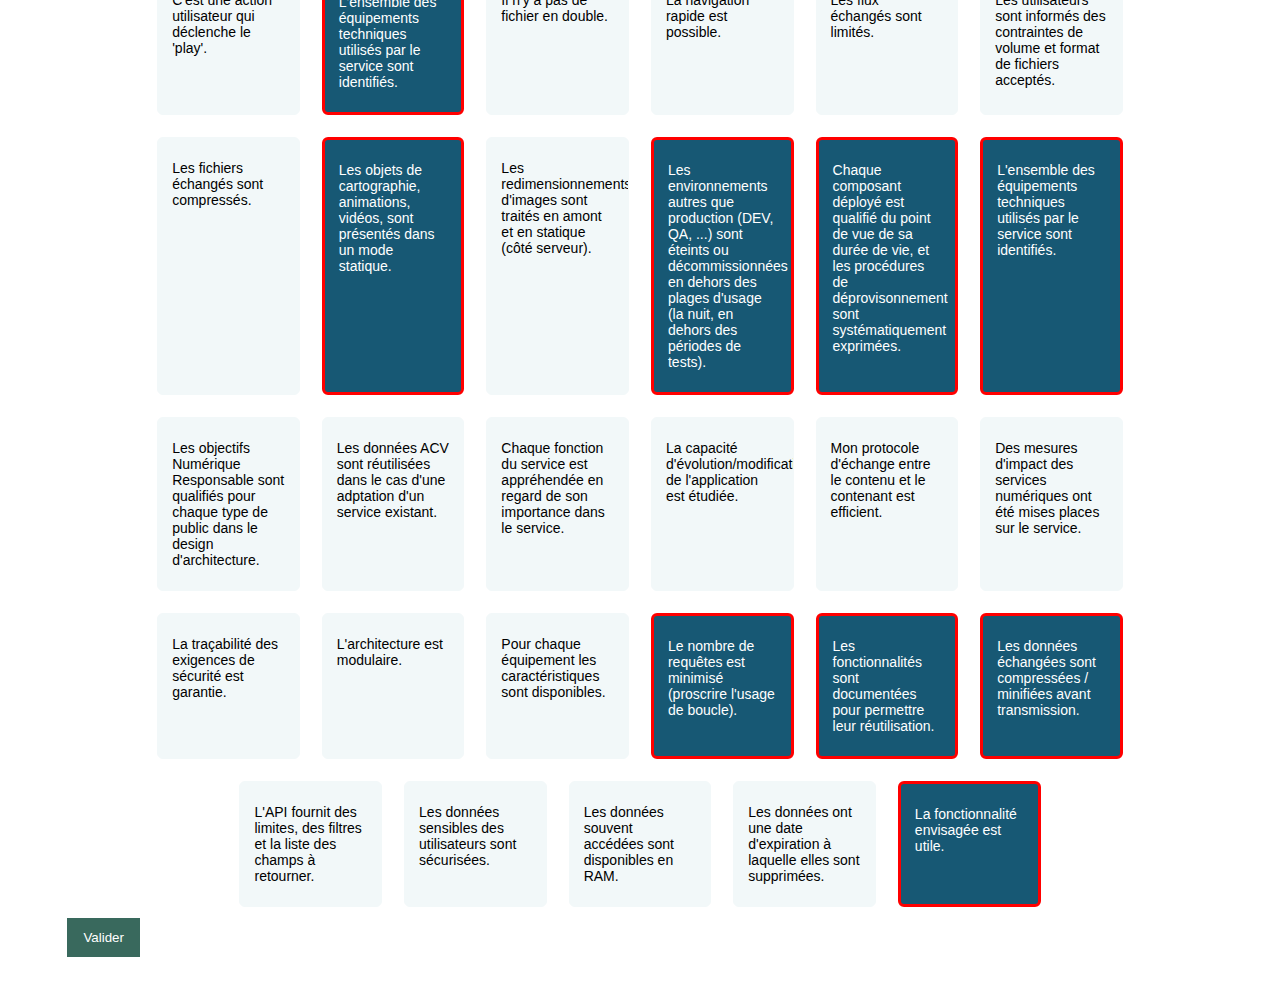
==== commit da378844: "update css" ====
--- a/index.html
+++ b/index.html
@@ -34,12 +34,12 @@
                     <button class="btn" id="architecture">Architecture</button>
                     <button class="btn" id="back">Back-end</button>
                     <button class="btn" id="selected">Panier</button>
-                    <a href="#table"><button class="right submit">Valider</button></a>
+                    <a href="#table"><button class="right submit button">Valider</button></a>
                 </div>
                 <div id="listeBP" class="container">
 
                 </div>
-                <a href="#table"><button class="center submit">Valider</button></a>
+                <a href="#table"><button class="button submit">Valider</button></a>
             </div>
         </div>
         <div id="table" class="table">
--- a/src/css/style.css
+++ b/src/css/style.css
@@ -146,7 +146,7 @@
     float: right;
 }
 
-.submit {
+.button {
     border: none;
     outline: none;
     padding: 12px 16px;
@@ -156,8 +156,12 @@
     margin: 0 5px;
 }
 
-.submit:hover{
+.button:hover{
     background-color: #175874;
+}
+
+.table{
+    padding-bottom: 10px;
 }
 
 th{
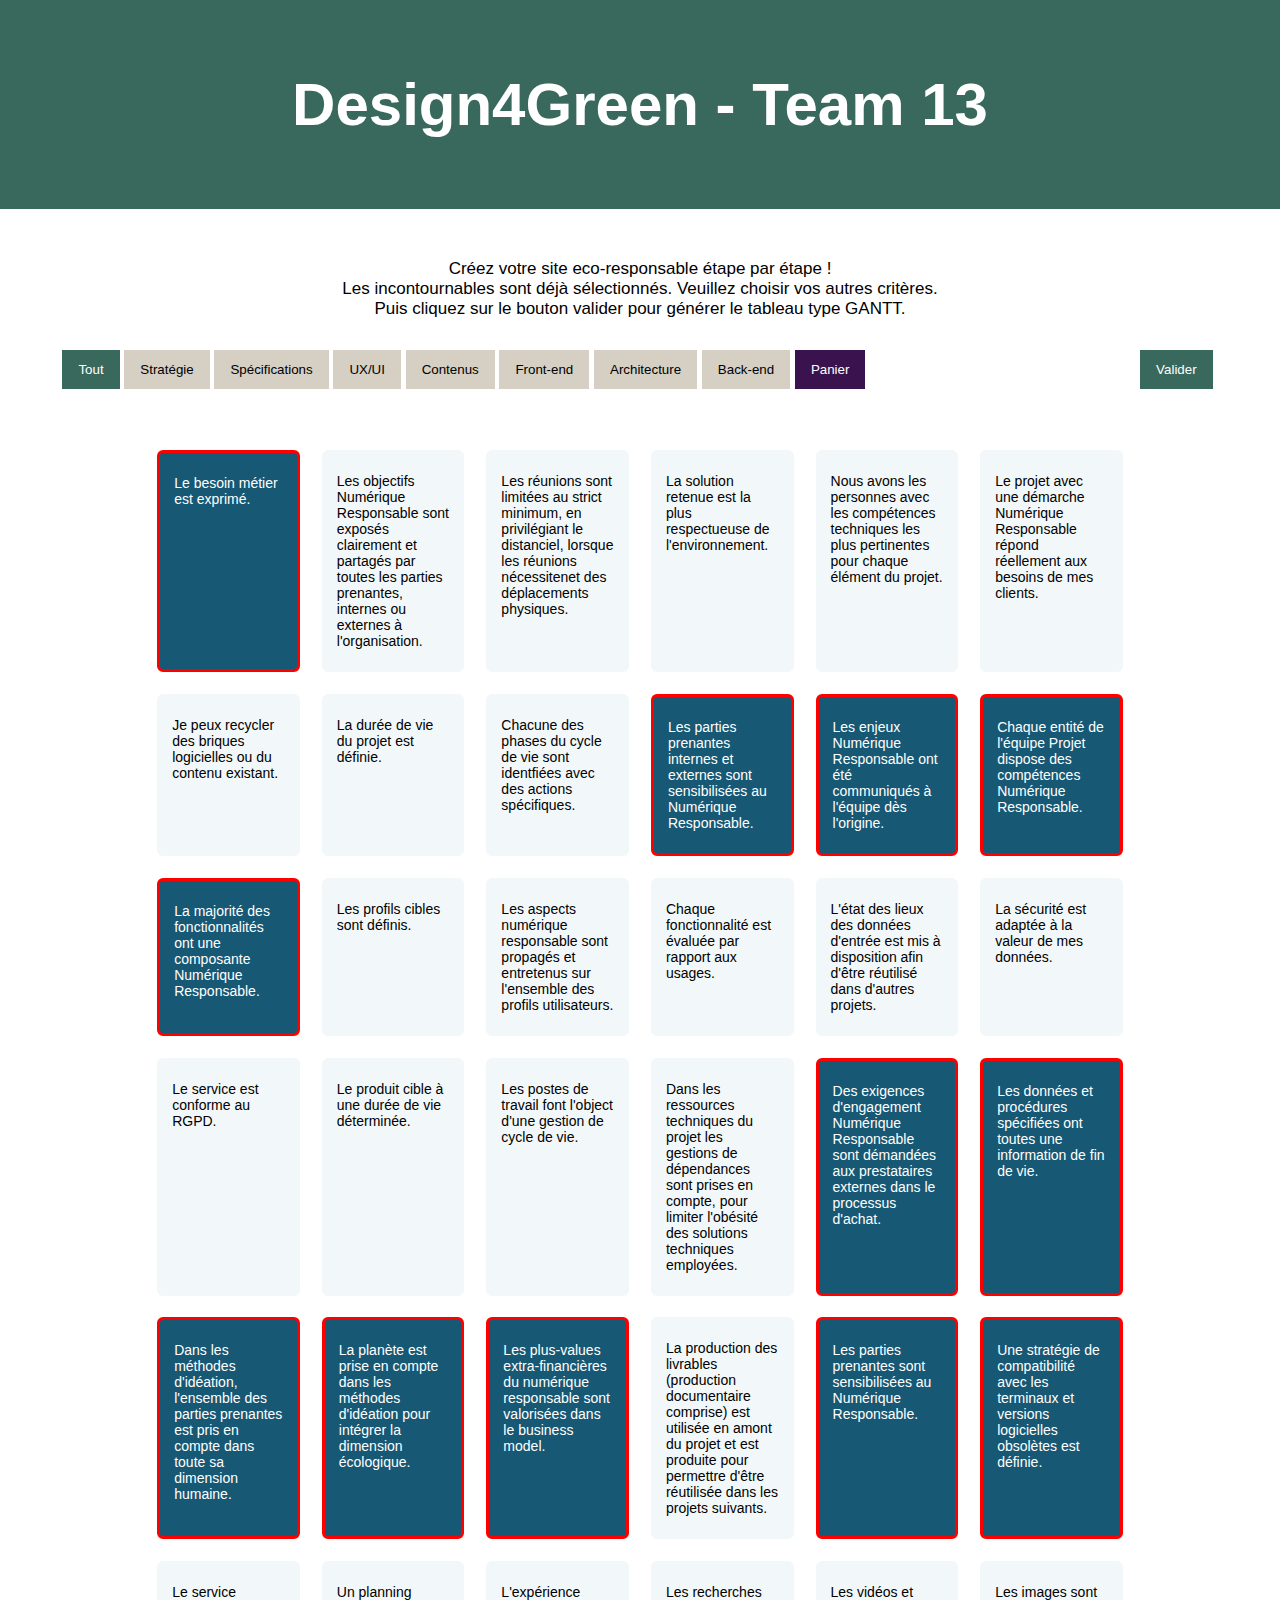
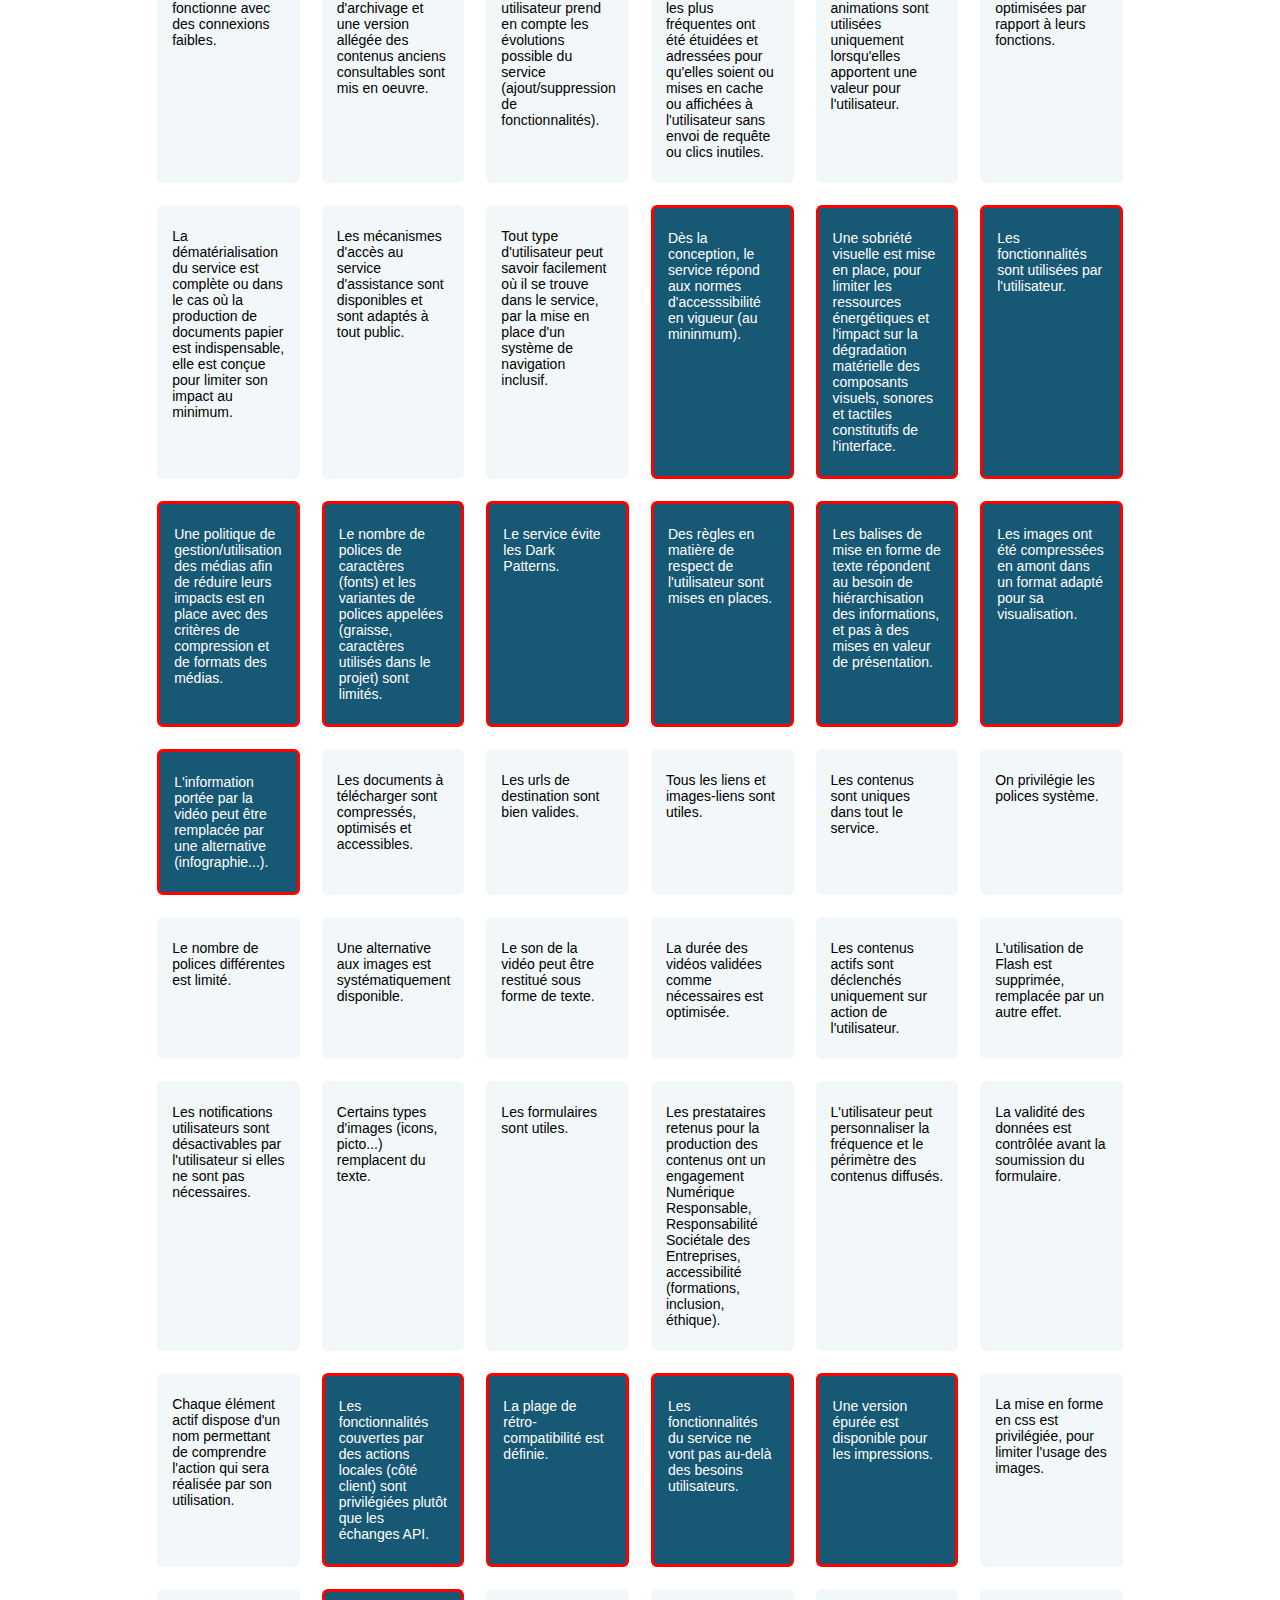
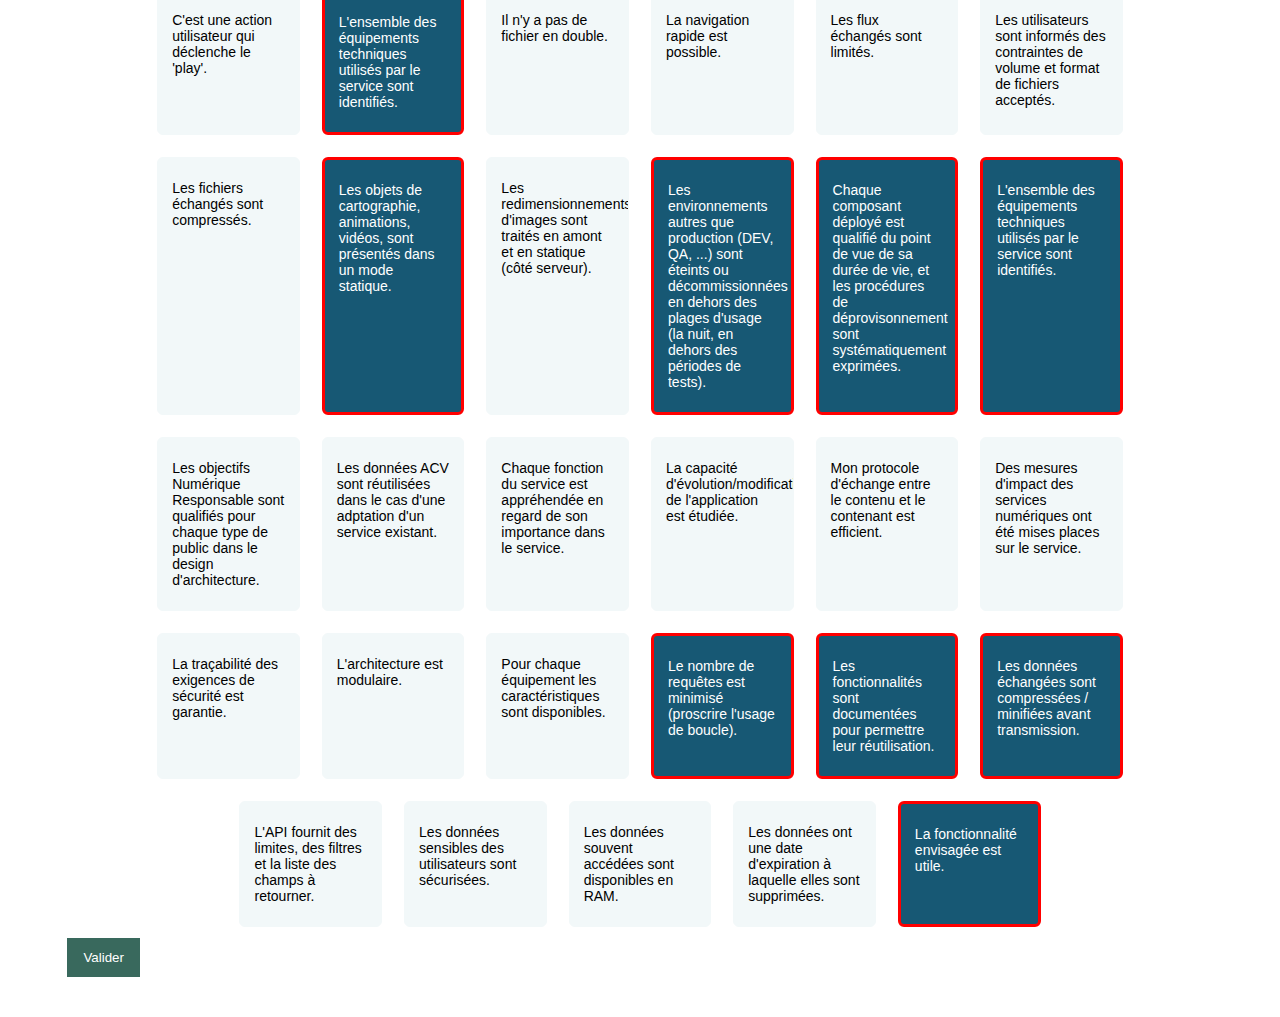
==== commit bce1405b: "update" ====
--- a/index.html
+++ b/index.html
@@ -20,7 +20,8 @@
     <main class="main">
         <div class="info">
             Créez votre site eco-responsable étape par étape !<br>
-            Les incontournables sont déjà sélectionnés. Veuillez choisir vos autres critères.
+            Les incontournables sont déjà sélectionnés. Veuillez choisir vos autres critères.<br>
+            Puis cliquez sur le bouton valider pour générer le tableau type GANTT.
         </div>
         <div class="clear">
             <div class="resize">
--- a/src/css/style.css
+++ b/src/css/style.css
@@ -164,6 +164,10 @@
     padding-bottom: 10px;
 }
 
+table{
+    margin-top: 10px;
+}
+
 th{
     padding: 20px 20px;
     text-align: left;
